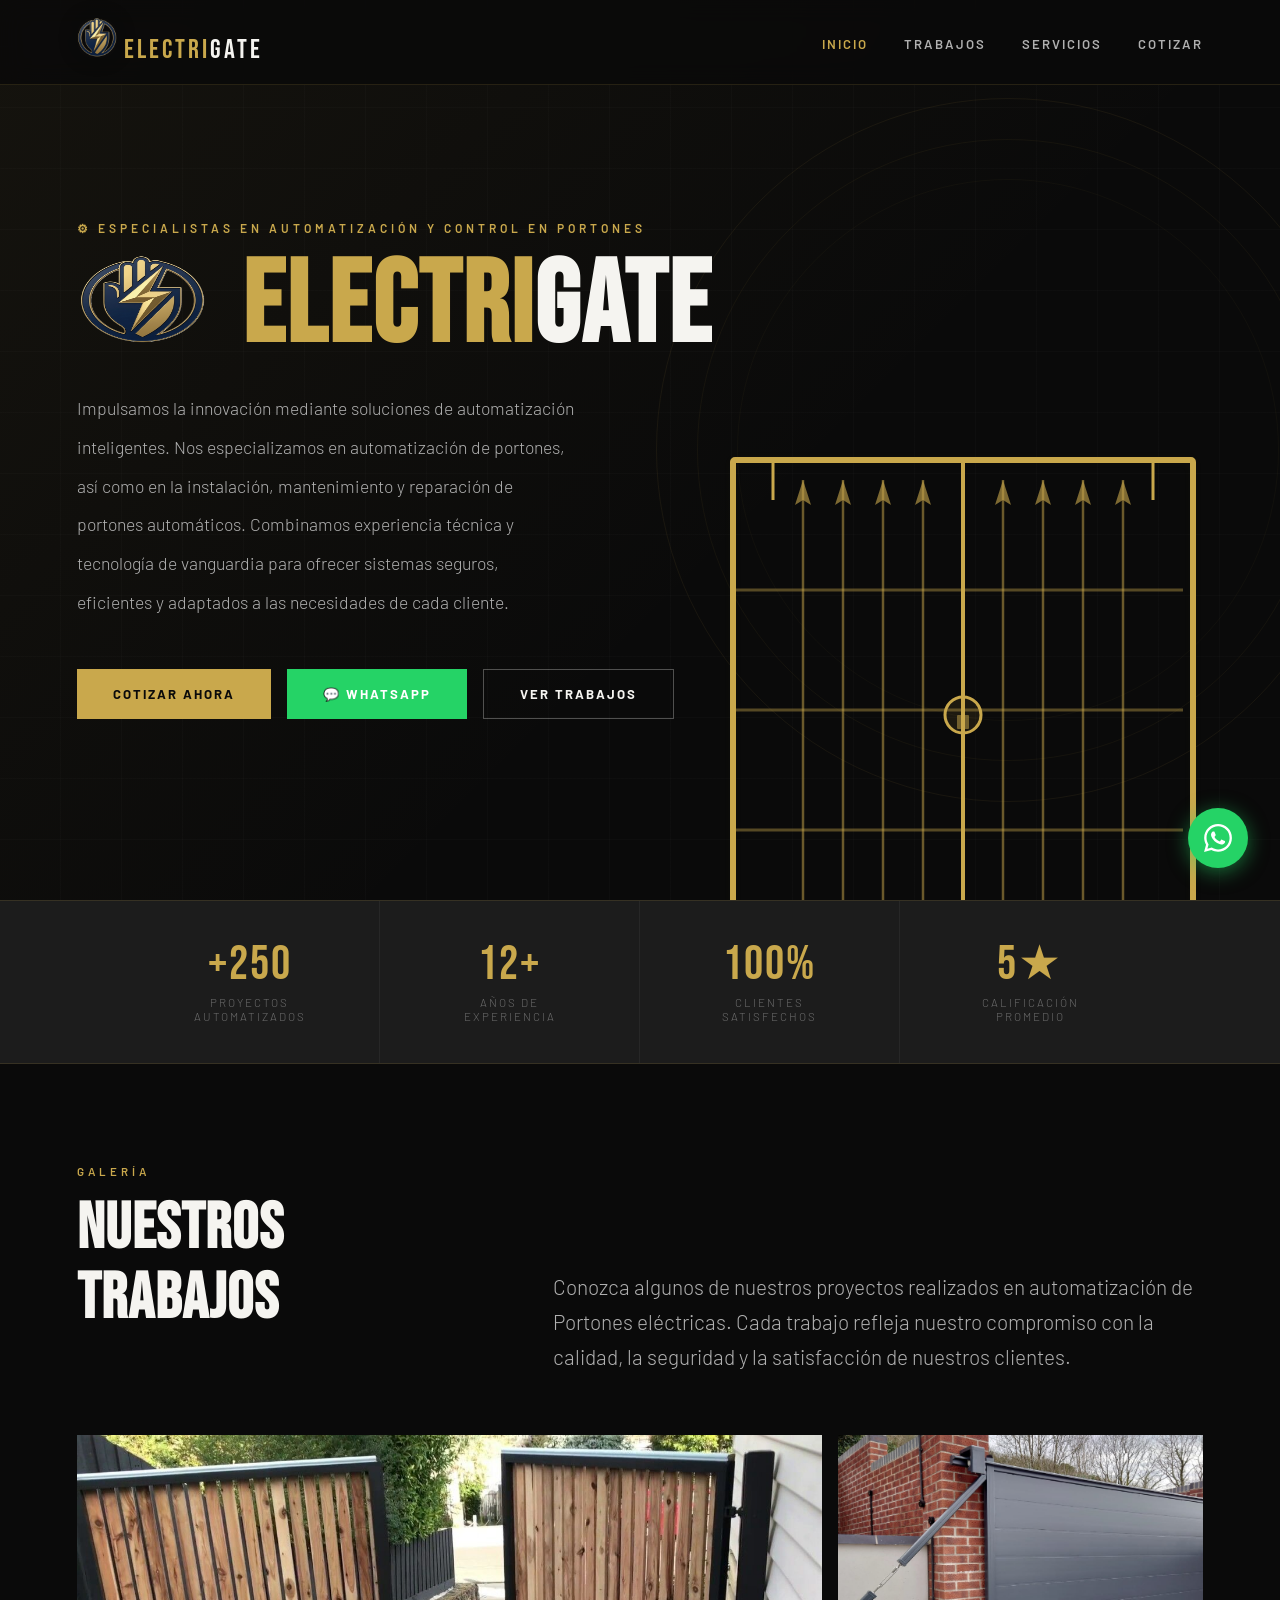
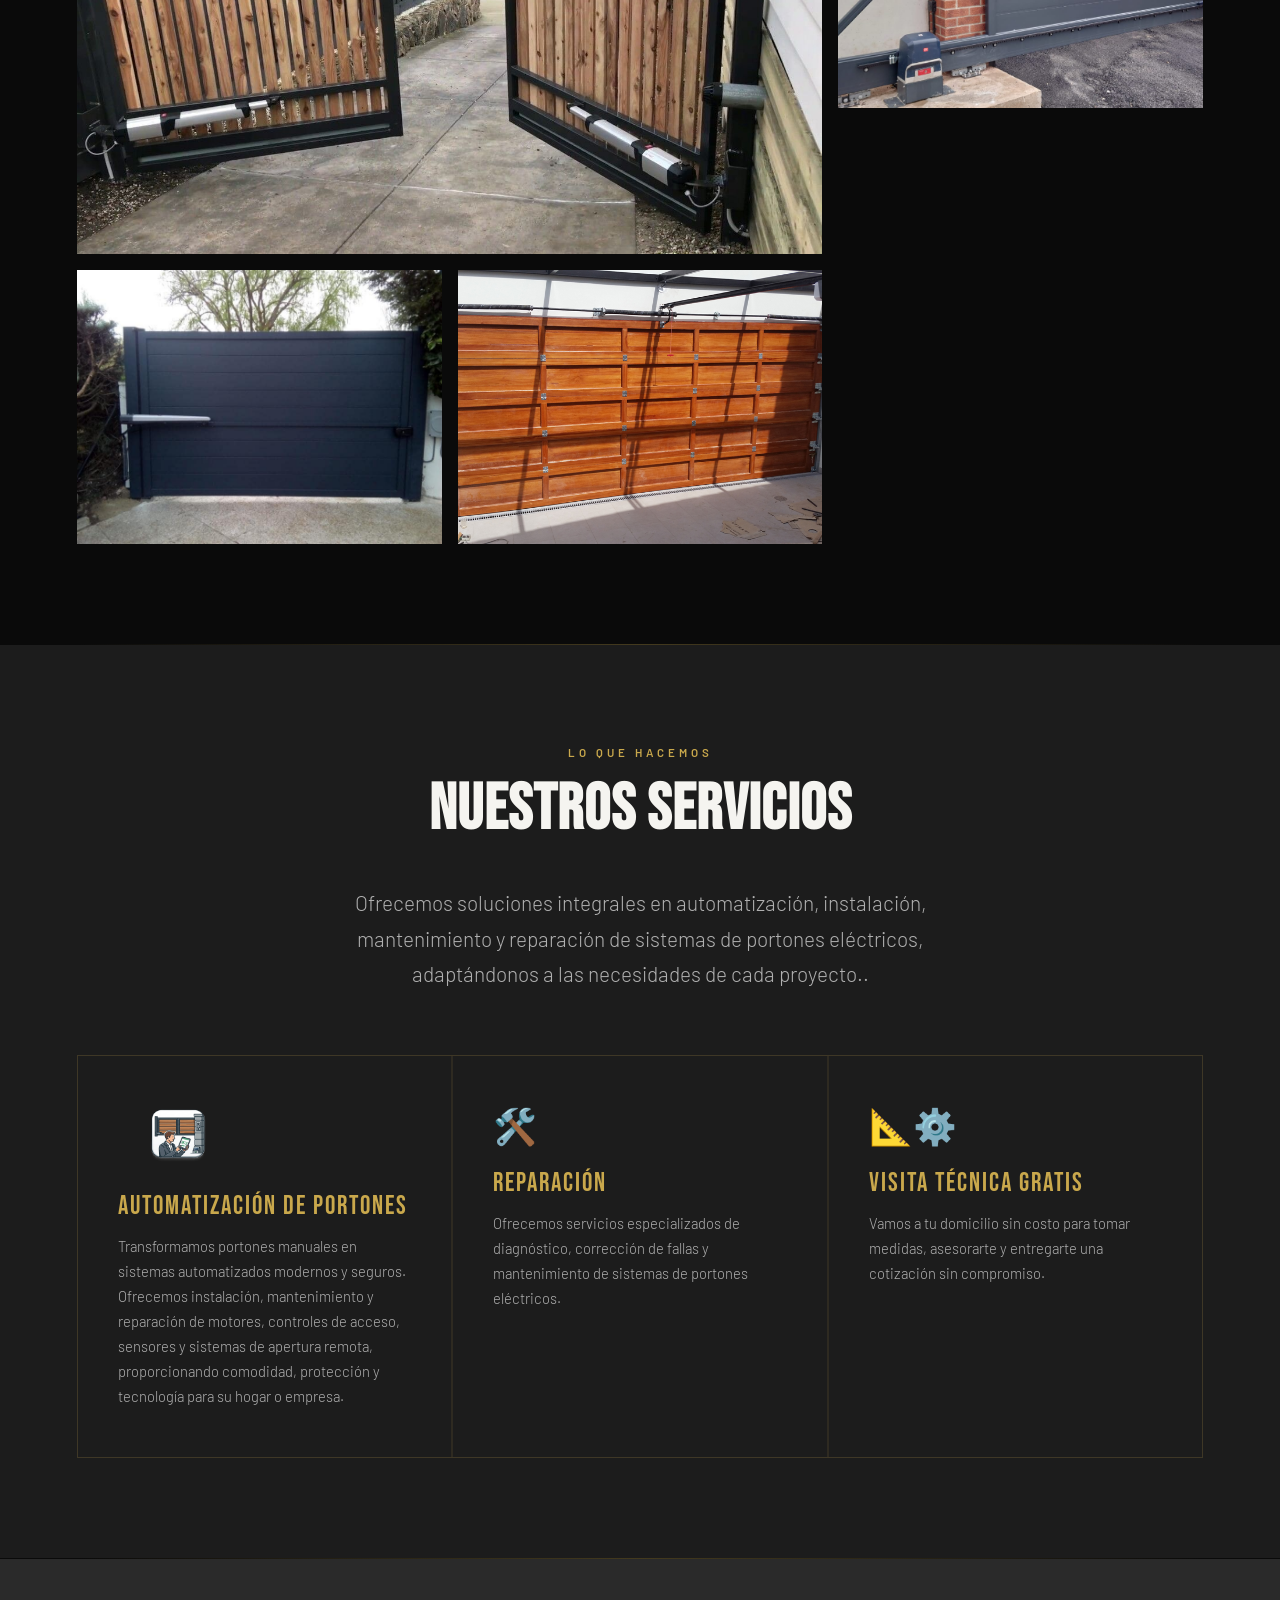
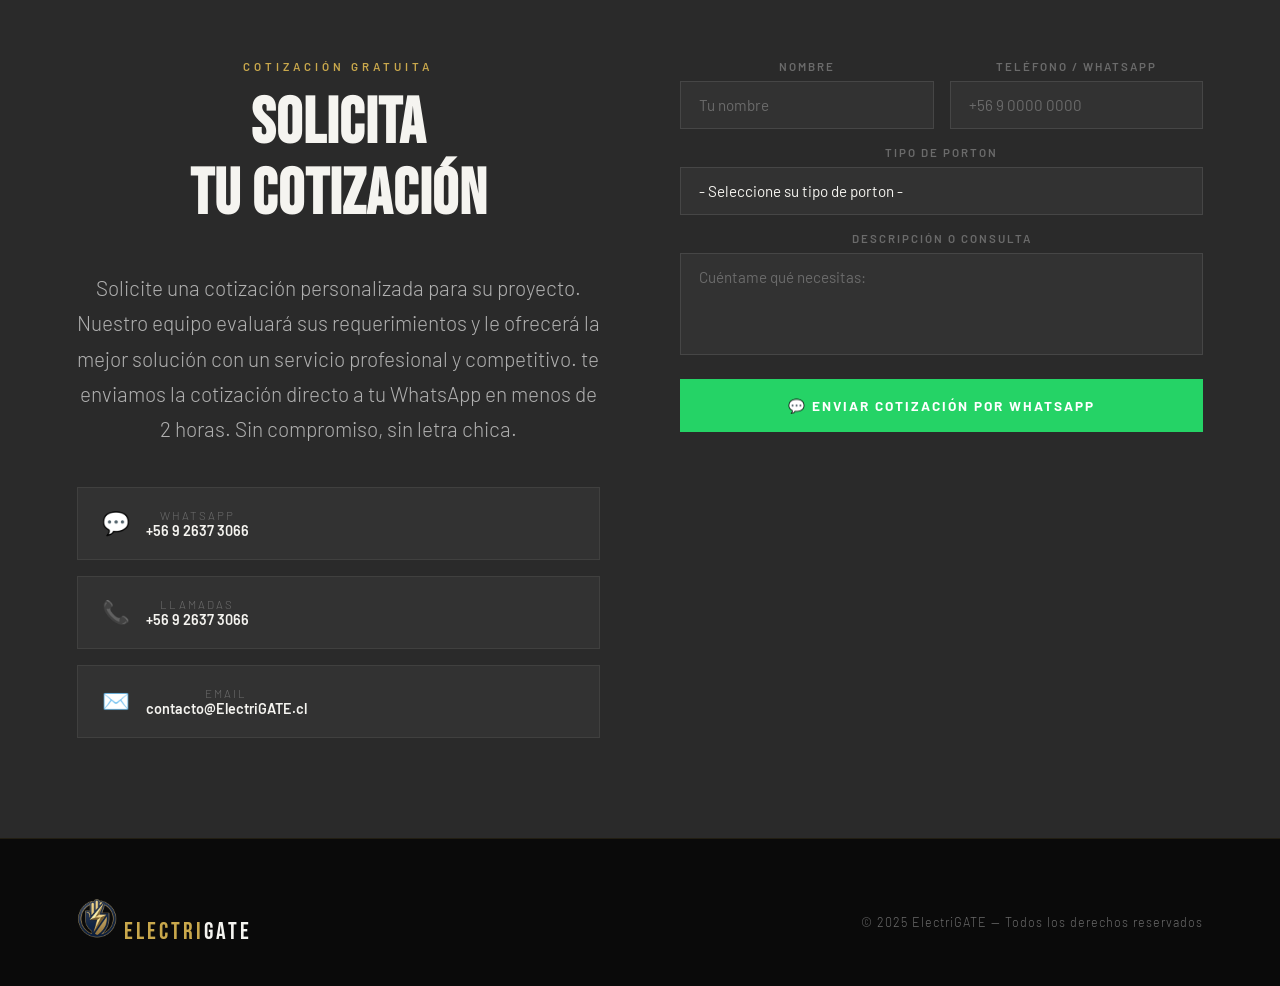
==== index.html @ 2a40eaa0 "detalles imagen y texto" ====
<!DOCTYPE html>
<html lang="es">
<head>
  <meta charset="UTF-8" />
  <meta name="ElectriGATE" content="Especialistas en automatización y control en portones" />
  <title>ElectriGATE</title>
  <link href="https://fonts.googleapis.com/css2?family=Bebas+Neue&family=Barlow:ital,wght@0,300;0,400;0,600;0,700;1,300&display=swap" rel="stylesheet" />
  <link rel="stylesheet" href="css/styles.css" />
  <link rel="icon" href="galeria/Logo ElectriGATE.png" type="image/x-icon">
</head>
<body>

<!-- Navegador -->
<nav>
  <div class="nav-logo"><img src="galeria/Logo ElectriGATE.png" alt="ElectriGATE" width="40" height="40" style="border-radius: 15px; box-shadow: 0 0 20px rgba(0,0,0,0.2);">
    Electri<span>GATE</span></div>
  <ul class="nav-links">
    <li><a href="#inicio">Inicio</a></li>
    <li><a href="#trabajos">Trabajos</a></li>
    <li><a href="#servicios">Servicios</a></li>
    <li><a href="#cotizar">Cotizar</a></li>
  </ul>
</nav>

<!-- HERO -->
<section id="inicio">
  <div class="hero-bg"></div>
  <div class="hero-accent"></div>

  <div class="hero-content">
    <p class="hero-eyebrow">⚙ Especialistas en automatización y control en portones</p>
    <h1 class="hero-title"><img src="galeria/Logo ElectriGATE.png" alt="ElectriGATE" width="130" height="90" style="vertical-align: middle; margin-right: 15px;">
      <span style="color: #c9a84c;">Electri</span>GATE
    </h1>
    <p class="hero-desc">
      Impulsamos la innovación mediante soluciones de automatización inteligentes. Nos especializamos en automatización de portones, así como en la instalación, mantenimiento y reparación de portones automáticos.
       Combinamos experiencia técnica y tecnología de vanguardia para ofrecer sistemas seguros, eficientes y adaptados a las necesidades de cada cliente.
    </p>
    <div class="hero-ctas">
      <!-- cotizar Whatsapp, redirecciona a whatsapp  -->
      <a href="#cotizar" class="btn btn-primary">Cotizar ahora</a>
      <a href="https://wa.me/56926373066?text=Hola,%20quiero%20cotizar,%20" target="_blank" class="btn btn-whatsapp">
        💬 WhatsApp
      </a>
      <a href="#trabajos" class="btn btn-outline">Ver trabajos</a>
    </div>
  </div>

  <!-- SVG portón decorativo que esta en el inicio-->
  <svg class="hero-gate-svg" viewBox="0 0 480 520" fill="none" xmlns="http://www.w3.org/2000/svg">
    <!-- Marco exterior -->
    <rect x="10" y="10" width="460" height="500" rx="2" stroke="#c9a84c" stroke-width="6" fill="none"/>
    <!-- Línea central -->
    <line x1="240" y1="10" x2="240" y2="510" stroke="#c9a84c" stroke-width="4"/>
    <!-- Panel izq barras verticales -->
    <line x1="80" y1="30" x2="80" y2="490" stroke="#c9a84c" stroke-opacity="0.5" stroke-width="2.5"/>
    <line x1="120" y1="30" x2="120" y2="490" stroke="#c9a84c" stroke-opacity="0.5" stroke-width="2.5"/>
    <line x1="160" y1="30" x2="160" y2="490" stroke="#c9a84c" stroke-opacity="0.5" stroke-width="2.5"/>
    <line x1="200" y1="30" x2="200" y2="490" stroke="#c9a84c" stroke-opacity="0.5" stroke-width="2.5"/>
    <!-- Panel der barras verticales -->
    <line x1="280" y1="30" x2="280" y2="490" stroke="#c9a84c" stroke-opacity="0.5" stroke-width="2.5"/>
    <line x1="320" y1="30" x2="320" y2="490" stroke="#c9a84c" stroke-opacity="0.5" stroke-width="2.5"/>
    <line x1="360" y1="30" x2="360" y2="490" stroke="#c9a84c" stroke-opacity="0.5" stroke-width="2.5"/>
    <line x1="400" y1="30" x2="400" y2="490" stroke="#c9a84c" stroke-opacity="0.5" stroke-width="2.5"/>
    <!-- Travesaños horizontales -->
    <line x1="10" y1="140" x2="460" y2="140" stroke="#c9a84c" stroke-opacity="0.4" stroke-width="3"/>
    <line x1="10" y1="260" x2="460" y2="260" stroke="#c9a84c" stroke-opacity="0.4" stroke-width="3"/>
    <line x1="10" y1="380" x2="460" y2="380" stroke="#c9a84c" stroke-opacity="0.4" stroke-width="3"/>
    <!-- Puntas en punta de lanza en barras -->
    <polygon points="80,30 72,55 80,50 88,55" fill="#c9a84c" opacity="0.6"/>
    <polygon points="120,30 112,55 120,50 128,55" fill="#c9a84c" opacity="0.6"/>
    <polygon points="160,30 152,55 160,50 168,55" fill="#c9a84c" opacity="0.6"/>
    <polygon points="200,30 192,55 200,50 208,55" fill="#c9a84c" opacity="0.6"/>
    <polygon points="280,30 272,55 280,50 288,55" fill="#c9a84c" opacity="0.6"/>
    <polygon points="320,30 312,55 320,50 328,55" fill="#c9a84c" opacity="0.6"/>
    <polygon points="360,30 352,55 360,50 368,55" fill="#c9a84c" opacity="0.6"/>
    <polygon points="400,30 392,55 400,50 408,55" fill="#c9a84c" opacity="0.6"/>
    <!-- Cerradura -->
    <circle cx="240" cy="265" r="18" stroke="#c9a84c" stroke-width="3" fill="rgba(201,168,76,0.1)"/>
    <rect x="234" y="265" width="12" height="14" rx="1" fill="#c9a84c" opacity="0.5"/>
    <!-- Detalles decorativos esquinas -->
    <path d="M10 10 L50 10 L50 50" stroke="#c9a84c" stroke-width="3" fill="none"/>
    <path d="M470 10 L430 10 L430 50" stroke="#c9a84c" stroke-width="3" fill="none"/>
    <path d="M10 510 L50 510 L50 470" stroke="#c9a84c" stroke-width="3" fill="none"/>
    <path d="M470 510 L430 510 L430 470" stroke="#c9a84c" stroke-width="3" fill="none"/>
    <!-- Glow sutil -->
    <rect x="10" y="10" width="460" height="500" rx="2" stroke="#c9a84c" stroke-width="1" fill="none" opacity="0.2" filter="url(#glow)"/>
    <defs>
      <filter id="glow">
        <feGaussianBlur stdDeviation="4" result="blur"/>
        <feMerge><feMergeNode in="blur"/><feMergeNode in="SourceGraphic"/></feMerge>
      </filter>
    </defs>
  </svg>
</section>

<!-- STATS -->
<div class="stats-bar">
  <div class="stat-item">
    <div class="stat-num">+250</div>
    <div class="stat-label">Proyectos Automatizados</div>
  </div>
  <div class="stat-item">
    <div class="stat-num">12+</div>
    <div class="stat-label">Años de experiencia</div>
  </div>
  <div class="stat-item">
    <div class="stat-num">100%</div>
    <div class="stat-label">Clientes satisfechos</div>
  </div>
  <div class="stat-item">
    <div class="stat-num">5★</div>
    <div class="stat-label">Calificación promedio</div>
  </div>
</div>

<!-- TRABAJOS -->
<section id="trabajos">
  <div class="gallery-header">
    <div>
      <p class="section-tag">Galería</p>
      <h2 class="section-title">Nuestros<br>Trabajos</h2>
    </div>
    <p class="section-sub">Conozca algunos de nuestros proyectos realizados en automatización de Portones eléctricas.
       Cada trabajo refleja nuestro compromiso con la calidad, la seguridad y la satisfacción de nuestros clientes.
</p>
  </div>

  <div class="gallery-grid">

    <!-- Las imágenes usan placeholders con colores reales de acero -->
    <div class="gallery-item">
      <div style="width:100%;height:100%;background:linear-gradient(135deg,#1a1a1a 0%,#2d2d2d ,#1a1a1a 100%);display:flex;align-items:center;justify-content:center;flex-direction:column;gap:12px;">
        <img class="gallery-img" src="galeria/Portón batiente doble hoja.png" alt="Portón Bantiente Doble Hoja">
      </div>
      <!-- texto descriptivo  -->
      <div class="gallery-overlay"><span class="gallery-label">Portón Batiente - Doble Hoja</span></div>
    </div>

    <div class="gallery-item">
      <div style="width:100%;height:100%;background:linear-gradient(135deg,#1a1a1a 0%,#2d2d2d ,#1a1a1a 100%);display:flex;align-items:center;justify-content:center;flex-direction:column;gap:12px;">
        <img class="gallery-img" src = "galeria/Portón moderno corredizo.png" alt="Porton Electrico Corredizo">
      </div>
      <!-- texto descriptivo  -->
      <div class="gallery-overlay"><span class="gallery-label">Portón Moderno — Corredizo</span></div>
    </div>

    <div class="gallery-item">
      <div style="width:100%;height:100%;background:linear-gradient(135deg,#181818 0%,#2a2a2a 100%);display:flex;align-items:center;justify-content:center;flex-direction:column;gap:12px;">
         <img class="gallery-img" src="galeria/Porton batiente una hoja.png" alt="Porton Batiente Una Hoja">
      </div>
      <div class="gallery-overlay"><span class="gallery-label">Porton Batiente - Una Hoja</span></div>
    </div>

    <div class="gallery-item">
      <div style="width:100%;height:100%;background:linear-gradient(135deg,#1e1e1e 0%,#2c2c2c 100%);display:flex;align-items:center;justify-content:center;flex-direction:column;gap:12px;">
       <img class="gallery-img" src="galeria/porton seccional.png" alt="Porton Seccional">
      </div>
      <div class="gallery-overlay"><span class="gallery-label">Portón - Seccional</span></div>
    </div>
  </div>
</section>

<div class="divider"></div>

<!-- SERVICIOS -->
<section id="servicios">
  <div class="services-header">
    <p class="section-tag">Lo que hacemos</p>
    <h2 class="section-title">Nuestros Servicios</h2>
    <p class="section-sub">Ofrecemos soluciones integrales en automatización, instalación, mantenimiento y reparación de sistemas de portones eléctricos, adaptándonos a las necesidades de cada proyecto..</p>
  </div>

  <div class="services-grid">
    <div class="service-card">
      <div class="service-icon"><img src="galeria/Automatizacion de Portones.png" alt="Automatización de Portones" width="120" height="60"></div>
      <div class="service-name">Automatización de Portones</div>
      <p class="service-desc">Transformamos portones manuales en sistemas automatizados modernos y seguros. Ofrecemos instalación,
         mantenimiento y reparación de motores, controles de acceso, sensores y sistemas de apertura remota, proporcionando comodidad,
          protección y tecnología para su hogar o empresa.</p>
    </div>
    <div class="service-card">
      <div class="service-icon">🛠️</div>
      <div class="service-name">Reparación</div>
      <p class="service-desc">Ofrecemos servicios especializados de diagnóstico, corrección de fallas y mantenimiento de sistemas de portones eléctricos.</p>
    </div>
    <div class="service-card">
      <div class="service-icon">📐⚙️</div>
      <div class="service-name">Visita técnica gratis</div>
      <p class="service-desc">Vamos a tu domicilio sin costo para tomar medidas, asesorarte y entregarte una cotización sin compromiso.</p>
    </div>
  </div>
</section>

<div class="divider"></div>

<!-- COTIZAR -->
<section id="cotizar">
  <div class="cotizar-container">
    <div class="cotizar-info">
      <p class="section-tag">Cotización gratuita</p>
      <h2 class="section-title">Solicita<br>tu cotización</h2>
      <p class="section-sub">
        Solicite una cotización personalizada para su proyecto. Nuestro equipo evaluará sus requerimientos y
         le ofrecerá la mejor solución con un servicio profesional y competitivo.
        te enviamos la cotización directo a tu WhatsApp en menos de 2 horas.
        Sin compromiso, sin letra chica.
      </p>
<!-- Cotizar-->
      <div class="contacto-directo" style="margin-top:40px;">
        <a href="https://wa.me/56926373066?text=Hola%20ElectriGATE,%20quiero%20cotizar,%20" target="_blank" class="contacto-link">
          <span class="c-icon">💬</span>
          <div>
            <span class="c-label">WhatsApp</span>
            <span class="c-val">+56 9 2637 3066</span>
          </div>
        </a>
        <a href="tel:+56926373066" class="contacto-link">
          <span class="c-icon">📞</span>
          <div>
            <span class="c-label">Llamadas</span>
            <span class="c-val">+56 9 2637 3066</span>
          </div>
        </a>
        <a href="mailto:contacto@ElectriGATE.cl" class="contacto-link">
          <span class="c-icon">✉️</span>
          <div>
            <span class="c-label">Email</span>
            <span class="c-val">contacto@ElectriGATE.cl</span>
          </div>
        </a>
      </div>
    </div>

    <!-- relleno de cotizacion -->
    <div class="cotizar-form">
      <div class="form-row">
        <div class="form-group">
          <label>Nombre</label>
          <input type="text" id="nombre" placeholder="Tu nombre" />
        </div>
        <div class="form-group">
          <label>Teléfono / WhatsApp</label>
          <input type="number" id="telefono" placeholder="+56 9 0000 0000" />
        </div>
      </div>

      <div class="form-group">
        <label>Tipo de porton</label>
        <select id="tipo">
          <option value="" selected disabled>- Seleccione su tipo de porton - </option>
          <option>Porton Batiente Una Hoja</option>
          <option>Porton Batiente Doble Hoja</option>
          <option>Porton Corredizo</option>
          <option>Porton seccional</option>
          <option>No se / otro </option>
        </select>
      </div>

      <div class="form-group">
        <label>Descripción o consulta</label>
        <textarea id="mensaje" rows="4" placeholder="Cuéntame qué necesitas: "></textarea>
      </div>

      <button class="btn-submit" onclick="enviarCotizacion()">
        💬 Enviar cotización por WhatsApp
      </button>
    </div>
  </div>
</section>

<!-- FOOTER -->
<footer>
  <div class="footer-logo"><img src="galeria/Logo ElectriGATE.png" alt="Logo ElectriGATE" width="40" height="40"> Electri<span style="color:#f5f4f0;">GATE</span></div>
  <p class="footer-copy">© 2025 ElectriGATE — Todos los derechos reservados</p>
</footer>

<!-- BOTÓN FLOTANTE WHATSAPP -->
<a href="https://wa.me/56926373066?text=Hola%20ElectriGATE,%20quiero%20cotizar,%20" target="_blank" class="wa-float" title="Chateá por WhatsApp">
  <svg xmlns="http://www.w3.org/2000/svg" width="28" height="28" viewBox="0 0 24 24" fill="white">
    <path d="M.057 24l1.687-6.163c-1.041-1.804-1.588-3.849-1.587-5.946.003-6.556 5.338-11.891 11.893-11.891 3.181.001 6.167 1.24 8.413 3.488 2.245 2.248 3.481 5.236 3.48 8.414-.003 6.557-5.338 11.892-11.893 11.892-1.99-.001-3.951-.5-5.688-1.448l-6.305 1.654zm6.597-3.807c1.676.995 3.276 1.591 5.392 1.592 5.448 0 9.886-4.434 9.889-9.885.002-5.462-4.415-9.89-9.881-9.892-5.452 0-9.887 4.434-9.889 9.884-.001 2.225.651 3.891 1.746 5.634l-.999 3.648 3.742-.981zm11.387-5.464c-.074-.124-.272-.198-.57-.347-.297-.149-1.758-.868-2.031-.967-.272-.099-.47-.149-.669.149-.198.297-.768.967-.941 1.165-.173.198-.347.223-.644.074-.297-.149-1.255-.462-2.39-1.475-.883-.788-1.48-1.761-1.653-2.059-.173-.297-.018-.458.13-.606.134-.133.297-.347.446-.521.151-.172.2-.296.3-.495.099-.198.05-.372-.025-.521-.075-.148-.669-1.611-.916-2.206-.242-.579-.487-.501-.669-.51l-.57-.01c-.198 0-.52.074-.792.372s-1.04 1.016-1.04 2.479 1.065 2.876 1.213 3.074c.149.198 2.095 3.2 5.076 4.487.709.306 1.263.489 1.694.626.712.226 1.36.194 1.872.118.571-.085 1.758-.719 2.006-1.413.248-.695.248-1.29.173-1.414z"/>
  </svg>
</a>

<!-- TOAST -->
<div id="toast">✅ ¡Cotización enviada por WhatsApp!</div>

<script src="js/main.js"></script>
</body>
</html>
---- css/styles.css ----
:root {
  --negro: #0a0a0a;
  --acero: #1c1c1c;
  --carbon: #2a2a2a;
  --gris: #6b6b6b;
  --gris-claro: #b0b0b0;
  --blanco: #f5f4f0;
  --dorado: #c9a84c;
  --dorado-oscuro: #a07830;
  --whatsapp: #25D366;
}

*, *::before, *::after { box-sizing: border-box; margin: 0; padding: 0; }

html { scroll-behavior: smooth; }

body {
  background: var(--negro);
  color: var(--blanco);
  font-family: 'Barlow', sans-serif;
  font-weight: 300;
  overflow-x: hidden;
}

/* ── NAV ── */
nav {
  position: fixed;
  top: 0; left: 0; right: 0;
  z-index: 100;
  display: flex;
  justify-content: space-between;
  align-items: center;
  padding: 18px 6vw;
  background: rgba(10,10,10,0.85);
  backdrop-filter: blur(12px);
  border-bottom: 1px solid rgba(201,168,76,0.15);
  transition: background 0.3s;
}

.nav-logo {
  font-family: 'Bebas Neue', sans-serif;
  font-size: 1.7rem;
  letter-spacing: 3px;
  color: var(--dorado);
}
.nav-logo span { color: var(--blanco); }

.nav-links {
  display: flex;
  gap: 36px;
  list-style: none;
}
.nav-links a {
  color: var(--gris-claro);
  text-decoration: none;
  font-size: 0.82rem;
  letter-spacing: 2px;
  text-transform: uppercase;
  font-weight: 600;
  transition: color 0.25s;
}
.nav-links a:hover { color: var(--dorado); }

/* ── HERO ── */
#inicio {
  min-height: 100vh;
  display: flex;
  align-items: center;
  padding: 120px 6vw 80px;
  position: relative;
  overflow: hidden;
}

.hero-bg {
  position: absolute;
  inset: 0;
  background:
    linear-gradient(135deg, rgba(201,168,76,0.06) 0%, transparent 60%),
    repeating-linear-gradient(
      0deg,
      transparent,
      transparent 60px,
      rgba(255,255,255,0.015) 60px,
      rgba(255,255,255,0.015) 61px
    ),
    repeating-linear-gradient(
      90deg,
      transparent,
      transparent 60px,
      rgba(255,255,255,0.015) 60px,
      rgba(255,255,255,0.015) 61px
    );
}

.hero-accent {
  position: absolute;
  right: -80px; top: 50%;
  transform: translateY(-50%);
  width: 55vw;
  height: 55vw;
  border-radius: 50%;
  border: 1px solid rgba(201,168,76,0.08);
  pointer-events: none;
}
.hero-accent::before {
  content: '';
  position: absolute;
  inset: 40px;
  border-radius: 50%;
  border: 1px solid rgba(201,168,76,0.06);
}
.hero-accent::after {
  content: '';
  position: absolute;
  inset: 80px;
  border-radius: 50%;
  border: 1px solid rgba(201,168,76,0.04);
}

.hero-content {
  position: relative;
  max-width: 680px;
}

.hero-eyebrow {
  font-size: 0.75rem;
  letter-spacing: 4px;
  text-transform: uppercase;
  color: var(--dorado);
  margin-bottom: 20px;
  font-weight: 600;
  opacity: 0;
  animation: fadeUp 0.8s 0.2s forwards;
}

.hero-title {
  font-family: 'Bebas Neue', sans-serif;
  font-size: clamp(4rem, 9vw, 8rem);
  line-height: 0.9;
  letter-spacing: 2px;
  margin-bottom: 30px;
  opacity: 0;
  animation: fadeUp 0.8s 0.4s forwards;
}
.hero-title em {
  color: var(--dorado);
  font-style: normal;
  display: block;
}

.hero-desc {
  font-size: 1.1rem;
  line-height: 2.2;
  color: var(--gris-claro);
  max-width: 500px;
  margin-bottom: 48px;
  opacity: 0;
  animation: fadeUp 0.8s 0.6s forwards;
}

.hero-ctas {
  display: flex;
  gap: 16px;
  flex-wrap: wrap;
  opacity: 0;
  animation: fadeUp 0.8s 0.8s forwards;
}

.btn {
  display: inline-flex;
  align-items: center;
  gap: 10px;
  padding: 16px 36px;
  font-size: 0.82rem;
  font-weight: 700;
  letter-spacing: 2px;
  text-transform: uppercase;
  text-decoration: none;
  border: none;
  cursor: pointer;
  transition: transform 0.2s, box-shadow 0.2s;
}
.btn:hover { transform: translateY(-2px); }

.btn-primary {
  background: var(--dorado);
  color: var(--negro);
}
.btn-primary:hover {
  background: #dbb85a;
  box-shadow: 0 8px 30px rgba(201,168,76,0.4);
}

.btn-whatsapp {
  background: var(--whatsapp);
  color: #fff;
}
.btn-whatsapp:hover {
  background: #1ebc5a;
  box-shadow: 0 8px 30px rgba(37,211,102,0.4);
}

.btn-outline {
  background: transparent;
  color: var(--blanco);
  border: 1px solid rgba(245,244,240,0.3);
}
.btn-outline:hover {
  border-color: var(--dorado);
  color: var(--dorado);
}

/* ── STATS ── */
.stats-bar {
  background: var(--acero);
  border-top: 1px solid rgba(201,168,76,0.15);
  border-bottom: 1px solid rgba(201,168,76,0.15);
  display: flex;
  justify-content: center;
  gap: 0;
}

.stat-item {
  padding: 40px 60px;
  text-align: center;
  border-right: 1px solid rgba(255,255,255,0.05);
  flex: 1;
  max-width: 260px;
}
.stat-item:last-child { border-right: none; }

.stat-num {
  font-family: 'Bebas Neue', sans-serif;
  font-size: 3rem;
  color: var(--dorado);
  letter-spacing: 2px;
  line-height: 1;
}

.stat-label {
  font-size: 0.72rem;
  letter-spacing: 2px;
  text-transform: uppercase;
  color: var(--gris);
  margin-top: 6px;
}

/* ── SECCIONES COMUNES ── */
section { padding: 100px 6vw; }

.section-tag {
  font-size: 0.72rem;
  letter-spacing: 4px;
  text-transform: uppercase;
  color: var(--dorado);
  font-weight: 600;
  margin-bottom: 16px;
}

.section-title {
  font-family: 'Bebas Neue', sans-serif;
  font-size: clamp(3.5rem, 5vw, 4rem);
  letter-spacing: 1px;
  line-height: 1.1;
  margin-bottom: 40px;
}

.section-sub {
  color: var(--gris-claro);
  font-size: 1.3rem;
  line-height: 1.7;
  max-width: 650px;
}

/* ── TRABAJOS / GALERÍA ── */
#trabajos { background: var(--negro); }

.gallery-header {
  display: flex;
  justify-content: space-between;
  align-items: flex-end;
  margin-bottom: 60px;
  flex-wrap: wrap;
  gap: 24px;
}

.gallery-grid {
  display: grid;
  grid-template-columns: repeat(3, 1fr);
  grid-template-rows: auto auto;
  gap: 16px;
}

.gallery-item {
  position: relative;
  overflow: hidden;
  background: var(--carbon);
  aspect-ratio: 4/3;
  cursor: pointer;
}

.gallery-item:first-child {
  grid-column: span 2;
  aspect-ratio: 16/9;
}

.gallery-img {
  width: 100%;
  height: 100%;
  object-fit: cover;
  display:block;
}

.gallery-item img {
    width: 100%;
    height: 100%;
    object-fit: cover;
    display: block;
}

.gallery-item:hover .gallery-img {
  transform: scale(1.06);
  filter: grayscale(0%);
}

.gallery-overlay {
  position: absolute;
  inset: 0;
  background: linear-gradient(to top, rgba(10,10,10,0.85) 0%, transparent 60%);
  opacity: 0;
  transition: opacity 0.4s;
  display: flex;
  align-items: flex-end;
  padding: 24px;
}

.gallery-item:hover .gallery-overlay { opacity: 1; }

.gallery-label {
  font-family: 'Bebas Neue', sans-serif;
  font-size: 1.4rem;
  letter-spacing: 2px;
  color: var(--dorado);
}

/* ── SERVICIOS ── */
#servicios { background: var(--acero); }

.services-header {
  text-align: center;
  margin-bottom: 64px;
}
.services-header .section-sub { margin: 0 auto; }

.services-grid {
  display: grid;
  grid-template-columns: repeat(auto-fit, minmax(280px, 1fr));
  gap: 2px;
  background: rgba(201,168,76,0.1);
  border: 1px solid rgba(201,168,76,0.1);
}

.service-card {
  background: var(--acero);
  padding: 48px 40px;
  transition: background 0.3s;
}

.service-card:hover { background: var(--carbon); }

.service-icon {
  font-size: 2.2rem;
  margin-bottom: 20px;
}

.service-name {
  font-family: 'Bebas Neue', sans-serif;
  font-size: 1.6rem;
  letter-spacing: 2px;
  color: var(--dorado);
  margin-bottom: 12px;
}

.service-desc {
  color: var(--gris-claro);
  font-size: 0.92rem;
  line-height: 1.7;
}

/* ── PROCESO ── */
#proceso { background: var(--negro); }

.proceso-grid {
  display: grid;
  grid-template-columns: 1fr 1fr;
  gap: 80px;
  align-items: center;
}

.proceso-steps {
  display: flex;
  flex-direction: column;
  gap: 0;
}

.step {
  display: flex;
  gap: 24px;
  padding: 32px 0;
  border-bottom: 1px solid rgba(255,255,255,0.05);
  position: relative;
}

.step-num {
  font-family: 'Bebas Neue', sans-serif;
  font-size: 3rem;
  color: rgba(201,168,76,0.2);
  line-height: 1;
  min-width: 56px;
  transition: color 0.3s;
}

.step:hover .step-num { color: var(--dorado); }

.step-content h3 {
  font-family: 'Bebas Neue', sans-serif;
  font-size: 1.4rem;
  letter-spacing: 2px;
  margin-bottom: 8px;
}

.step-content p {
  color: var(--gris-claro);
  font-size: 0.9rem;
  line-height: 1.65;
}

.proceso-visual {
  background: var(--carbon);
  border: 1px solid rgba(201,168,76,0.12);
  padding: 48px;
  display: flex;
  flex-direction: column;
  gap: 20px;
  position: relative;
}

.proceso-visual::before {
  content: '★ GARANTÍA DE CALIDAD';
  position: absolute;
  top: -1px; left: -1px;
  background: var(--dorado);
  color: var(--negro);
  font-size: 0.65rem;
  font-weight: 700;
  letter-spacing: 2px;
  padding: 6px 16px;
}

.garantia-item {
  display: flex;
  align-items: center;
  gap: 16px;
  padding: 20px 0;
  border-bottom: 1px solid rgba(255,255,255,0.05);
}

.garantia-item:last-child { border-bottom: none; }

.garantia-icon { font-size: 1.8rem; }

.garantia-text h4 {
  font-weight: 600;
  font-size: 0.95rem;
  margin-bottom: 4px;
}

.garantia-text p {
  color: var(--gris);
  font-size: 0.82rem;
}

/* ── COTIZA ── */
#cotizar { background: var(--carbon); }

.cotizar-container {
  display: grid;
  grid-template-columns: 1fr 1fr;
  gap: 80px;
  align-items: start;
  text-align: center;
}

.cotizar-info .section-sub { margin-bottom: 40px; }

.contacto-directo {
  display: flex;
  flex-direction: column;
  gap: 16px;
}

.contacto-link {
  display: flex;
  align-items: center;
  gap: 16px;
  padding: 20px 24px;
  background: rgba(245,244,240,0.04);
  border: 1px solid rgba(245,244,240,0.07);
  color: var(--blanco);
  text-decoration: none;
  font-size: 0.9rem;
  transition: border-color 0.25s, background 0.25s;
}

.contacto-link:hover {
  border-color: var(--dorado);
  background: rgba(201,168,76,0.05);
}

.contacto-link .c-icon { font-size: 1.4rem; }
.contacto-link .c-label { font-size: 0.72rem; letter-spacing: 2px; text-transform: uppercase; color: var(--gris); display: block; }
.contacto-link .c-val { font-weight: 600; color: var(--blanco); }

/* FORM */
.cotizar-form {
  display: flex;
  flex-direction: column;
  gap: 16px;
}

.form-group {
  display: flex;
  flex-direction: column;
  gap: 8px;
}

.form-group label {
  font-size: 0.72rem;
  letter-spacing: 2px;
  text-transform: uppercase;
  color: var(--gris);
  font-weight: 600;
}

.form-group input,
.form-group select,
.form-group textarea {
  background: rgba(245,244,240,0.04);
  border: 1px solid rgba(245,244,240,0.1);
  color: var(--blanco);
  padding: 14px 18px;
  font-family: 'Barlow', sans-serif;
  font-size: 0.95rem;
  outline: none;
  transition: border-color 0.25s;
  resize: none;
  appearance: none;
}

.form-group input::placeholder,
.form-group textarea::placeholder { color: var(--gris); }

.form-group select option { background: var(--carbon); color: var(--blanco); }

.form-group input:focus,
.form-group select:focus,
.form-group textarea:focus {
  border-color: var(--dorado);
  background: rgba(201,168,76,0.04);
}

.form-row { display: grid; grid-template-columns: 1fr 1fr; gap: 16px; }

.btn-submit {
  display: flex;
  align-items: center;
  justify-content: center;
  gap: 10px;
  padding: 18px 36px;
  background: var(--whatsapp);
  color: #fff;
  border: none;
  cursor: pointer;
  font-family: 'Barlow', sans-serif;
  font-size: 0.85rem;
  font-weight: 700;
  letter-spacing: 2px;
  text-transform: uppercase;
  margin-top: 8px;
  transition: background 0.25s, transform 0.2s, box-shadow 0.2s;
}

.btn-submit:hover {
  background: #1ebc5a;
  transform: translateY(-2px);
  box-shadow: 0 8px 30px rgba(37,211,102,0.4);
}

/* ── FOOTER ── */
footer {
  background: var(--negro);
  border-top: 1px solid rgba(201,168,76,0.12);
  padding: 60px 6vw 40px;
  display: flex;
  justify-content: space-between;
  align-items: center;
  flex-wrap: wrap;
  gap: 24px;
}

.footer-logo {
  font-family: 'Bebas Neue', sans-serif;
  font-size: 1.5rem;
  letter-spacing: 3px;
  color: var(--dorado);
}

.footer-copy {
  font-size: 0.78rem;
  color: var(--gris);
  letter-spacing: 1px;
}

.footer-wa {
  display: flex;
  align-items: center;
  gap: 10px;
  background: var(--whatsapp);
  color: #fff;
  text-decoration: none;
  padding: 12px 24px;
  font-size: 0.82rem;
  font-weight: 700;
  letter-spacing: 1px;
  transition: background 0.25s;
}
.footer-wa:hover { background: #1ebc5a; }

/* ── WHATSAPP FLOTANTE ── */
.wa-float {
  position: fixed;
  bottom: 32px;
  right: 32px;
  z-index: 200;
  background: var(--whatsapp);
  color: #fff;
  width: 60px;
  height: 60px;
  border-radius: 50%;
  display: flex;
  align-items: center;
  justify-content: center;
  font-size: 1.7rem;
  text-decoration: none;
  box-shadow: 0 4px 20px rgba(37,211,102,0.5);
  animation: pulse 2.5s infinite;
  transition: transform 0.2s;
}

.wa-float:hover { transform: scale(1.1); }

/* ── DIVIDER ── */
.divider {
  height: 1px;
  background: linear-gradient(to right, transparent, rgba(201,168,76,0.3), transparent);
  margin: 0 6vw;
}

/* ── TOAST ── */
#toast {
  position: fixed;
  bottom: 110px;
  right: 32px;
  background: var(--whatsapp);
  color: #fff;
  padding: 14px 24px;
  font-size: 0.85rem;
  font-weight: 600;
  z-index: 300;
  opacity: 0;
  transform: translateY(10px);
  transition: opacity 0.4s, transform 0.4s;
  pointer-events: none;
  max-width: 260px;
  line-height: 1.4;
}
#toast.show { opacity: 1; transform: translateY(0); }

/* ── ANIMACIONES ── */
@keyframes fadeUp {
  from { opacity: 0; transform: translateY(24px); }
  to   { opacity: 1; transform: translateY(0); }
}

@keyframes pulse {
  0%, 100% { box-shadow: 0 4px 20px rgba(37,211,102,0.5); }
  50%       { box-shadow: 0 4px 35px rgba(37,211,102,0.8); }
}

/* ── SVG portón decorativo en hero ── */
.hero-gate-svg {
  position: absolute;
  right: 6vw;
  top: 50%;
  transform: translateY(-50%);
  width: min(480px, 42vw);
  opacity: 0;
  animation: fadeUp 1s 1s forwards;
}

/* ── RESPONSIVE ── */
@media (max-width: 900px) {
  .gallery-grid { grid-template-columns: 1fr 1fr; }
  .gallery-item:first-child { grid-column: span 2; }
  .proceso-grid { grid-template-columns: 1fr; gap: 48px; }
  .cotizar-container { grid-template-columns: 1fr; gap: 48px; }
  .hero-gate-svg { display: none; }
  .stat-item { padding: 30px 30px; }
  .form-row { grid-template-columns: 1fr; }
}

@media (max-width: 620px) {
  .nav-links { display: none; }
  .gallery-grid { grid-template-columns: 1fr; }
  .gallery-item:first-child { grid-column: span 1; aspect-ratio: 4/3; }
  .stats-bar { flex-wrap: wrap; }
  .stat-item { min-width: 50%; border-right: none; border-bottom: 1px solid rgba(255,255,255,0.05); }
  footer { flex-direction: column; text-align: center; }
}
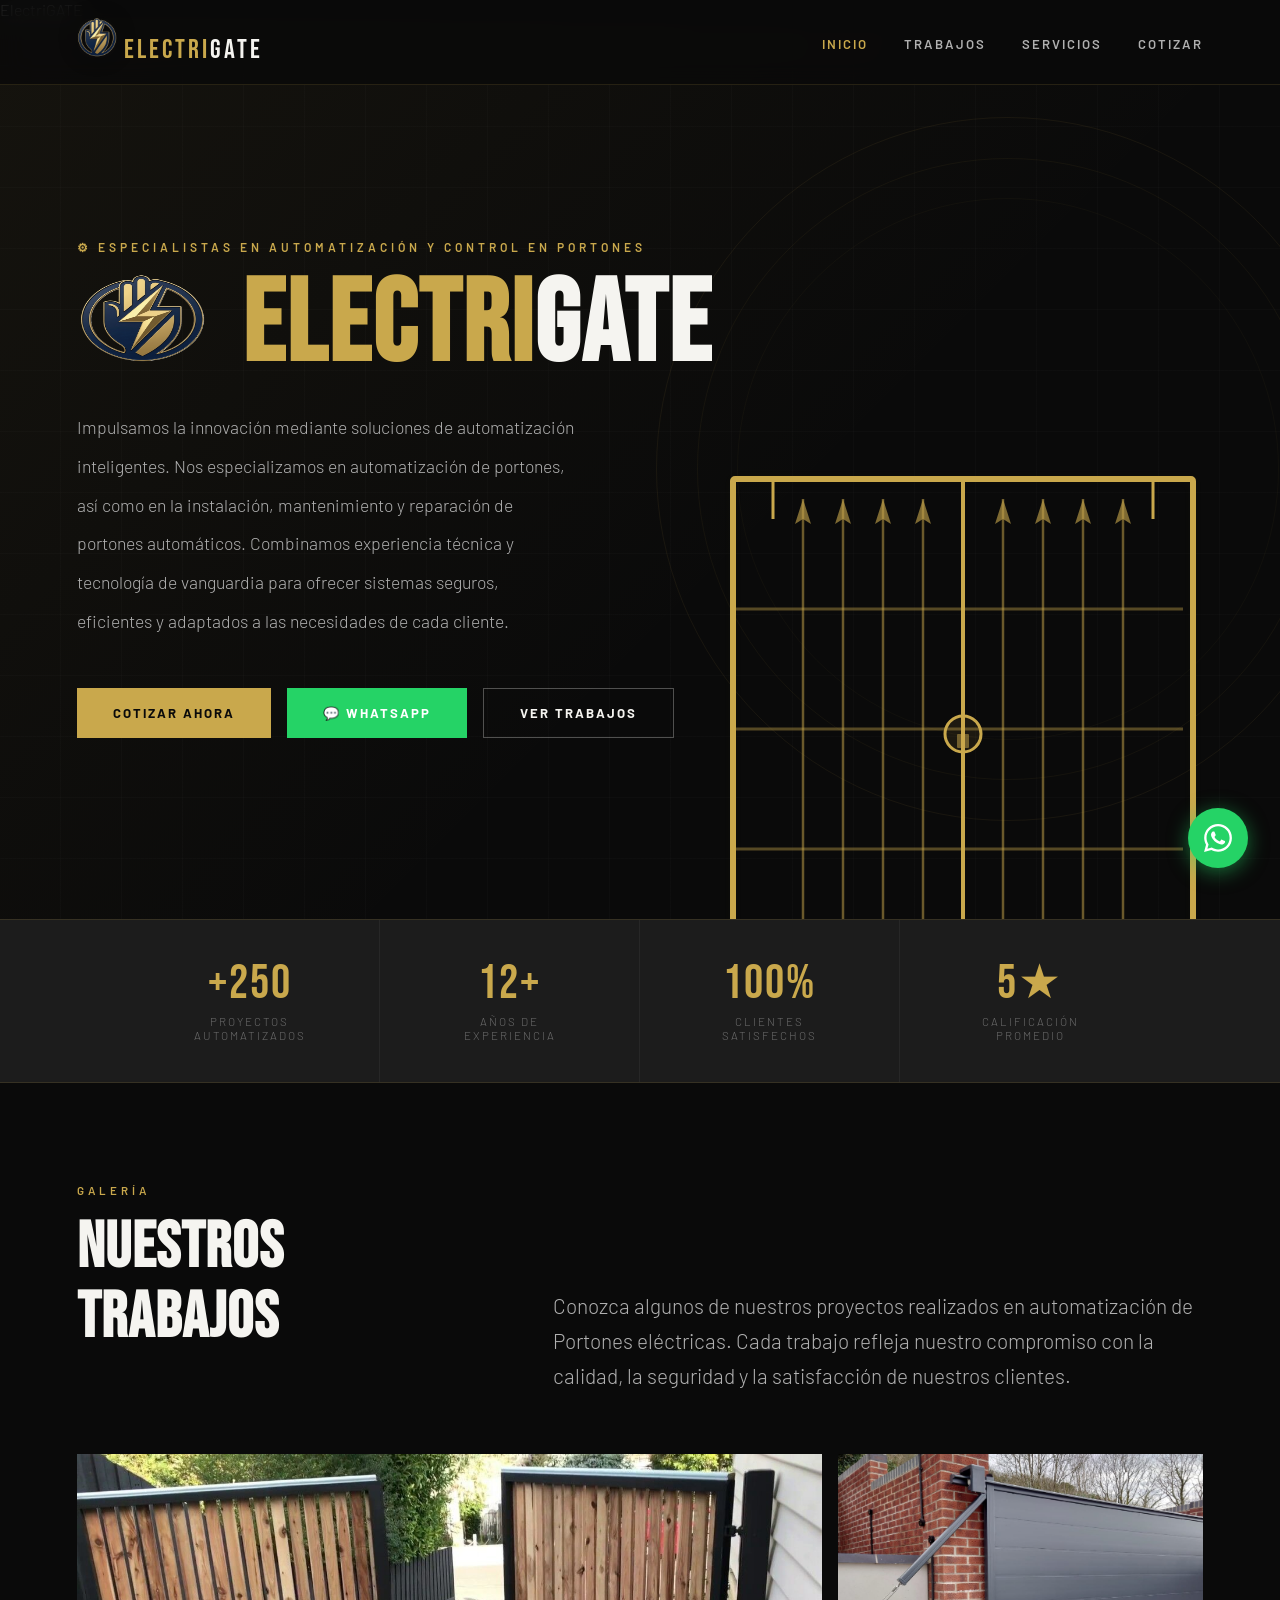
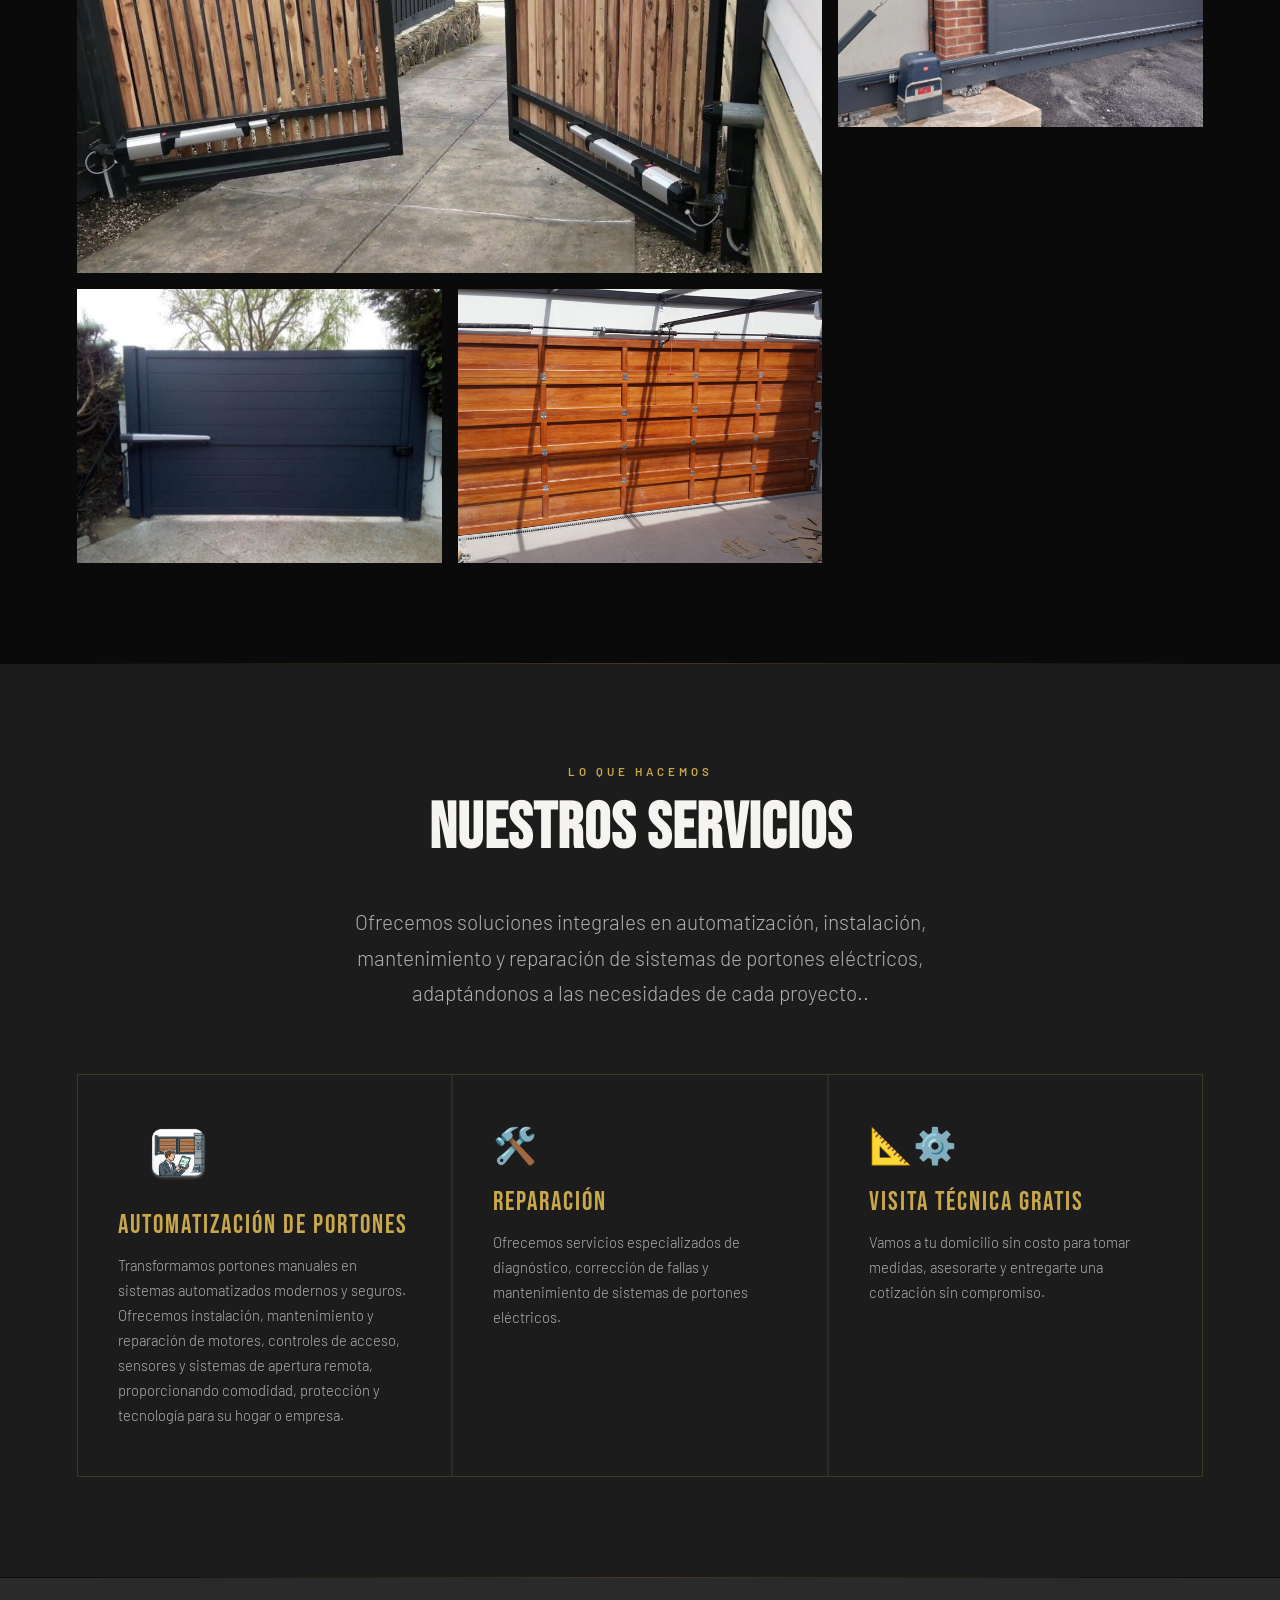
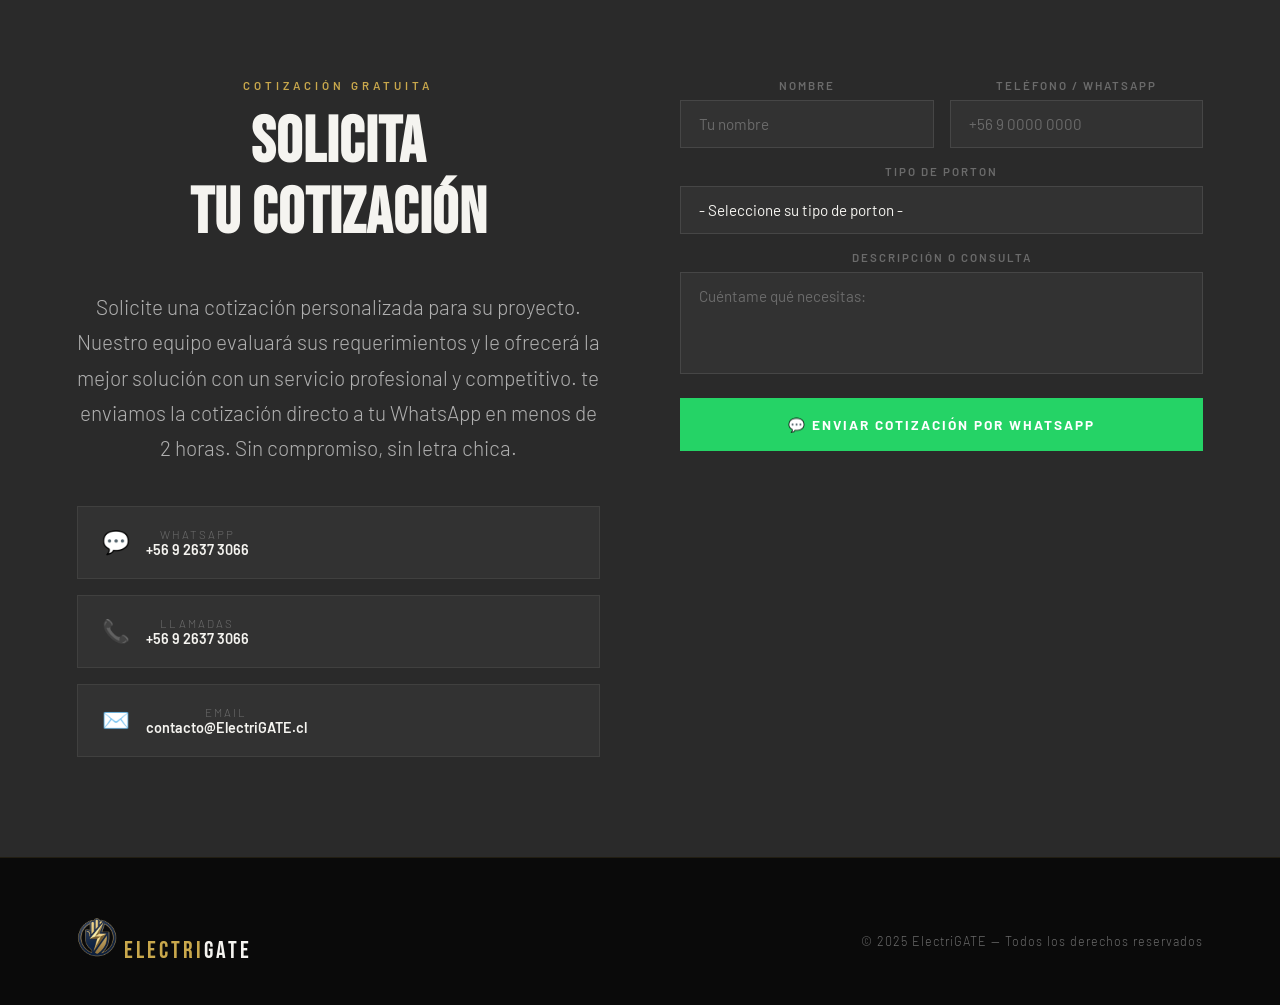
==== commit 83b431ae: "respons movil1" ====
--- a/index.html
+++ b/index.html
@@ -3,6 +3,7 @@
 <head>
   <meta charset="UTF-8" />
   <meta name="ElectriGATE" content="Especialistas en automatización y control en portones" />
+  <meta name="viewport" content=""width=device-width, initial-scale="1.0"
   <title>ElectriGATE</title>
   <link href="https://fonts.googleapis.com/css2?family=Bebas+Neue&family=Barlow:ital,wght@0,300;0,400;0,600;0,700;1,300&display=swap" rel="stylesheet" />
   <link rel="stylesheet" href="css/styles.css" />
--- a/css/styles.css
+++ b/css/styles.css
@@ -36,6 +36,7 @@
   border-bottom: 1px solid rgba(201,168,76,0.15);
   transition: background 0.3s;
 }
+
 
 .nav-logo {
   font-family: 'Bebas Neue', sans-serif;
@@ -209,7 +210,11 @@
   border-color: var(--dorado);
   color: var(--dorado);
 }
-
+@media (max-width:800px) {
+   #inicio {
+flex-direction: column;
+   } 
+  }
 /* ── STATS ── */
 .stats-bar {
   background: var(--acero);
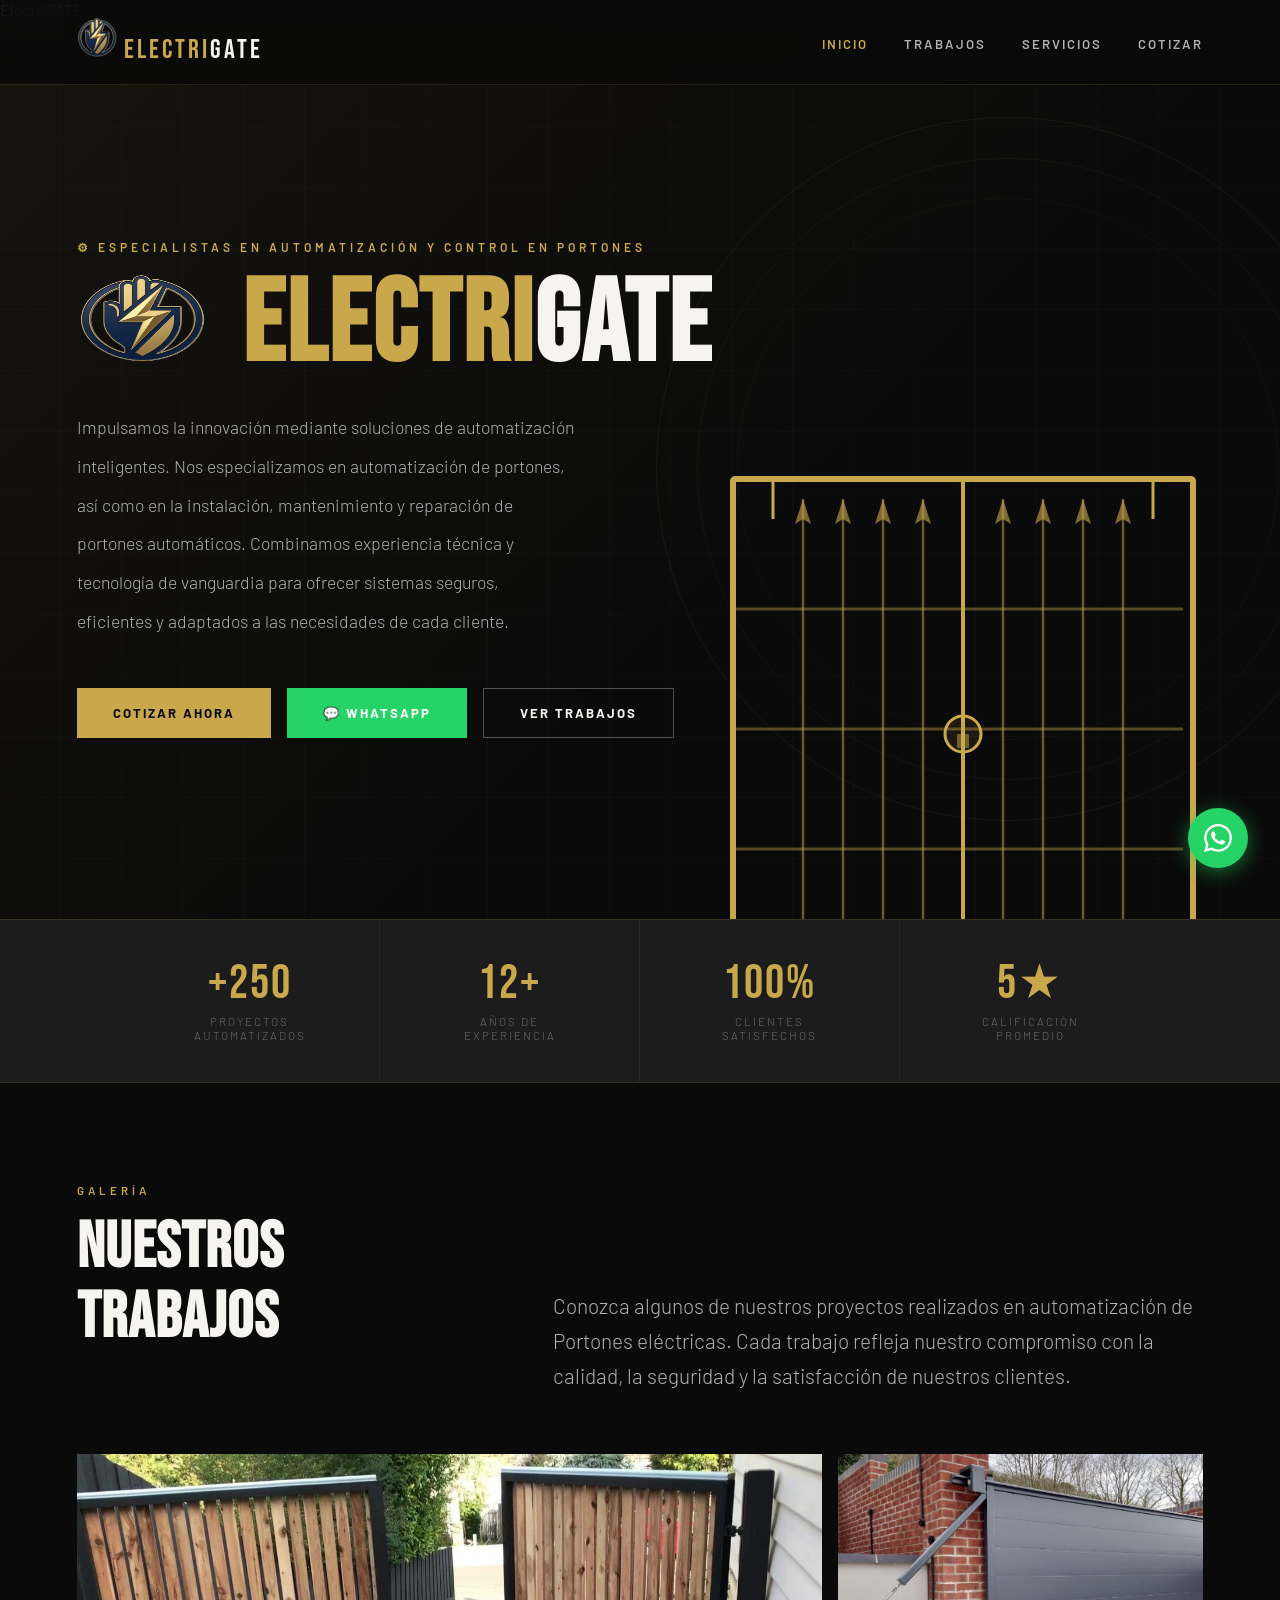
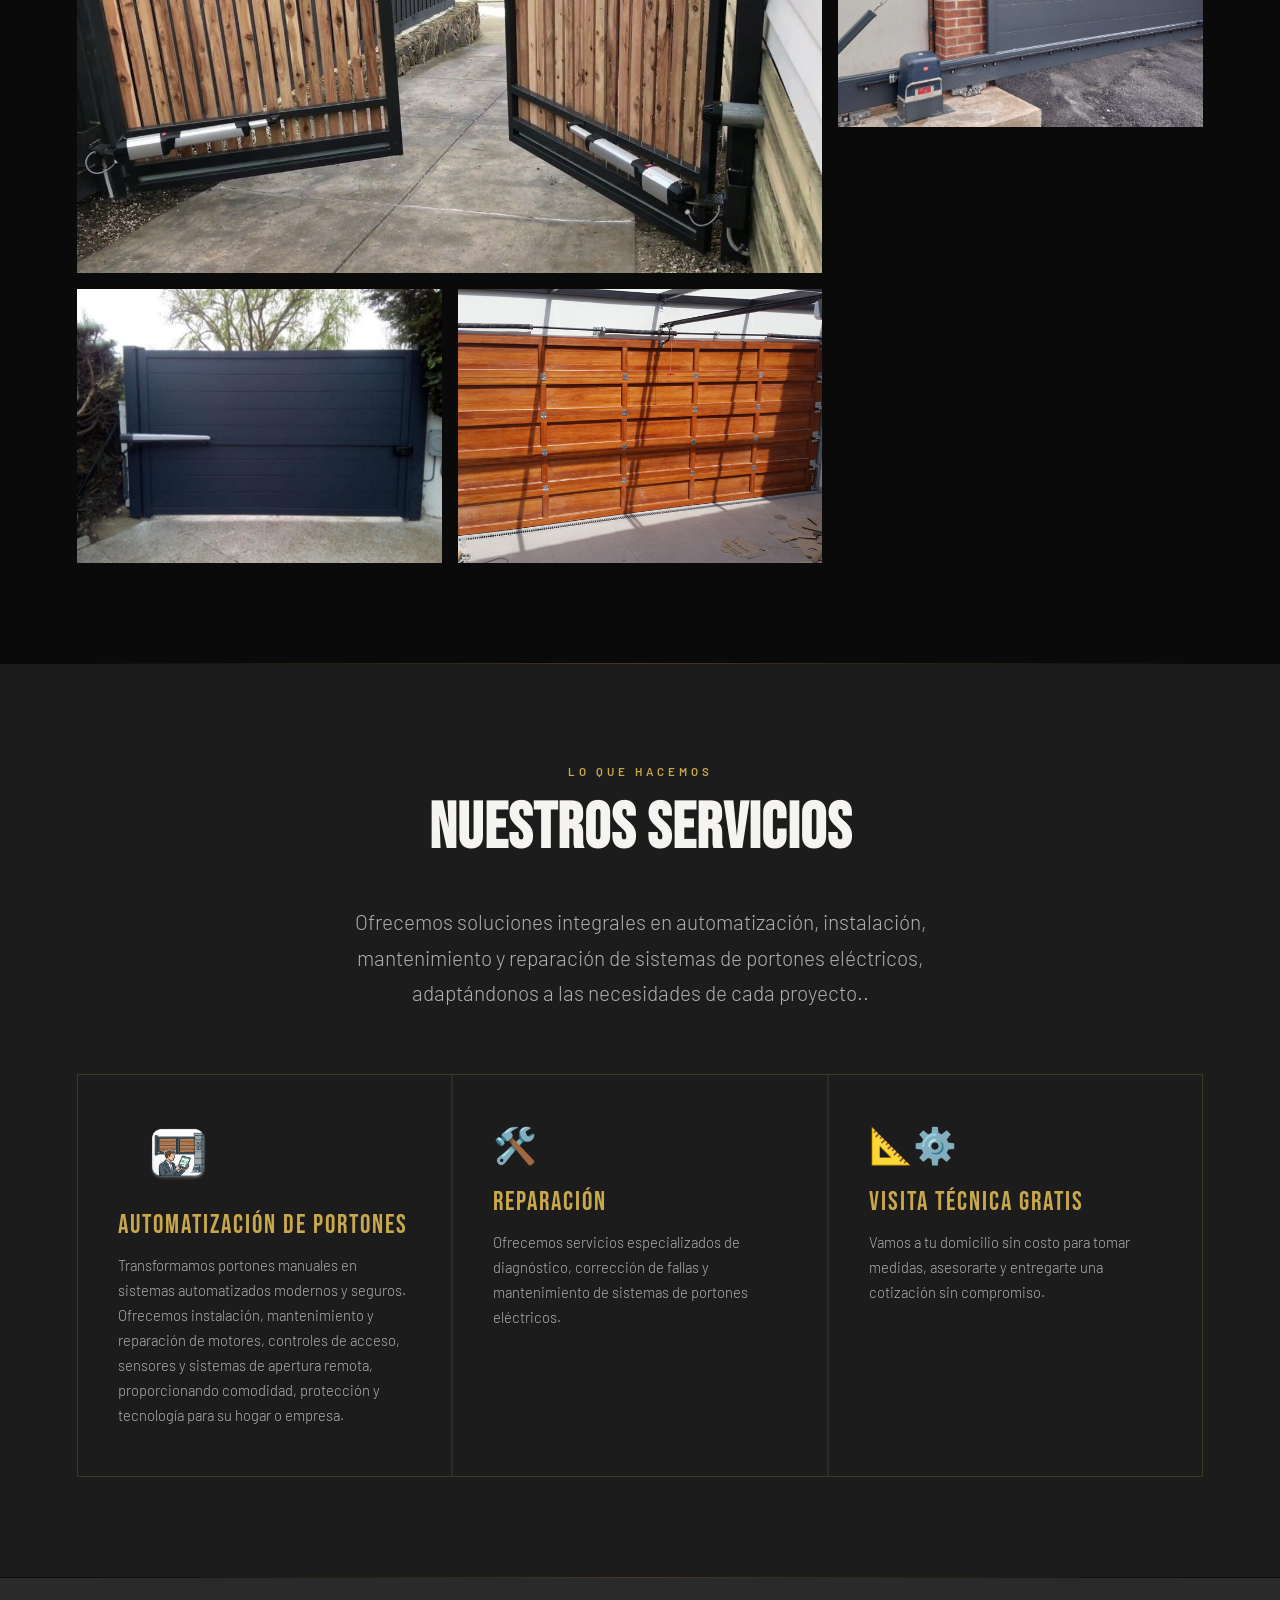
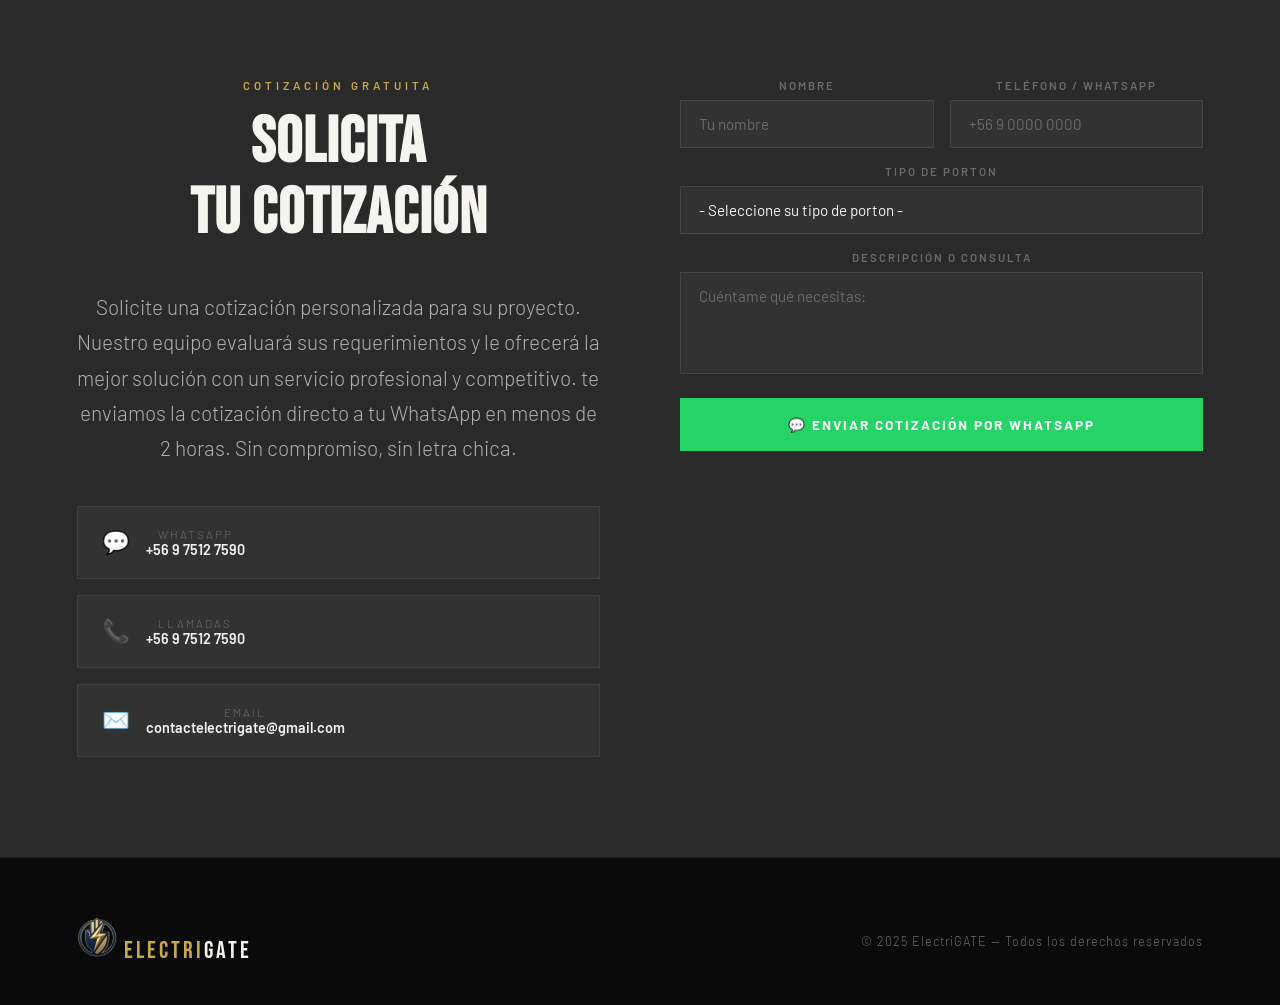
==== commit 74a6a913: "change number" ====
--- a/index.html
+++ b/index.html
@@ -40,7 +40,7 @@
     <div class="hero-ctas">
       <!-- cotizar Whatsapp, redirecciona a whatsapp  -->
       <a href="#cotizar" class="btn btn-primary">Cotizar ahora</a>
-      <a href="https://wa.me/56926373066?text=Hola,%20quiero%20cotizar,%20" target="_blank" class="btn btn-whatsapp">
+      <a href="https://wa.me/56975127590?text=Hola,%20quiero%20cotizar,%20" target="_blank" class="btn btn-whatsapp">
         💬 WhatsApp
       </a>
       <a href="#trabajos" class="btn btn-outline">Ver trabajos</a>
@@ -209,25 +209,25 @@
       </p>
 <!-- Cotizar-->
       <div class="contacto-directo" style="margin-top:40px;">
-        <a href="https://wa.me/56926373066?text=Hola%20ElectriGATE,%20quiero%20cotizar,%20" target="_blank" class="contacto-link">
+        <a href="https://wa.me/56975127590?text=Hola%20ElectriGATE,%20quiero%20cotizar,%20" target="_blank" class="contacto-link">
           <span class="c-icon">💬</span>
           <div>
             <span class="c-label">WhatsApp</span>
-            <span class="c-val">+56 9 2637 3066</span>
+            <span class="c-val">+56 9 7512 7590</span>
           </div>
         </a>
-        <a href="tel:+56926373066" class="contacto-link">
+        <a href="tel:+56975127590" class="contacto-link">
           <span class="c-icon">📞</span>
           <div>
             <span class="c-label">Llamadas</span>
-            <span class="c-val">+56 9 2637 3066</span>
+            <span class="c-val">+56 9 7512 7590</span>
           </div>
         </a>
         <a href="mailto:contacto@ElectriGATE.cl" class="contacto-link">
           <span class="c-icon">✉️</span>
           <div>
             <span class="c-label">Email</span>
-            <span class="c-val">contacto@ElectriGATE.cl</span>
+            <span class="c-val">contactelectrigate@gmail.com</span>
           </div>
         </a>
       </div>
@@ -277,7 +277,7 @@
 </footer>
 
 <!-- BOTÓN FLOTANTE WHATSAPP -->
-<a href="https://wa.me/56926373066?text=Hola%20ElectriGATE,%20quiero%20cotizar,%20" target="_blank" class="wa-float" title="Chateá por WhatsApp">
+<a href="https://wa.me/56975127590?text=Hola%20ElectriGATE,%20quiero%20cotizar,%20" target="_blank" class="wa-float" title="Chateá por WhatsApp">
   <svg xmlns="http://www.w3.org/2000/svg" width="28" height="28" viewBox="0 0 24 24" fill="white">
     <path d="M.057 24l1.687-6.163c-1.041-1.804-1.588-3.849-1.587-5.946.003-6.556 5.338-11.891 11.893-11.891 3.181.001 6.167 1.24 8.413 3.488 2.245 2.248 3.481 5.236 3.48 8.414-.003 6.557-5.338 11.892-11.893 11.892-1.99-.001-3.951-.5-5.688-1.448l-6.305 1.654zm6.597-3.807c1.676.995 3.276 1.591 5.392 1.592 5.448 0 9.886-4.434 9.889-9.885.002-5.462-4.415-9.89-9.881-9.892-5.452 0-9.887 4.434-9.889 9.884-.001 2.225.651 3.891 1.746 5.634l-.999 3.648 3.742-.981zm11.387-5.464c-.074-.124-.272-.198-.57-.347-.297-.149-1.758-.868-2.031-.967-.272-.099-.47-.149-.669.149-.198.297-.768.967-.941 1.165-.173.198-.347.223-.644.074-.297-.149-1.255-.462-2.39-1.475-.883-.788-1.48-1.761-1.653-2.059-.173-.297-.018-.458.13-.606.134-.133.297-.347.446-.521.151-.172.2-.296.3-.495.099-.198.05-.372-.025-.521-.075-.148-.669-1.611-.916-2.206-.242-.579-.487-.501-.669-.51l-.57-.01c-.198 0-.52.074-.792.372s-1.04 1.016-1.04 2.479 1.065 2.876 1.213 3.074c.149.198 2.095 3.2 5.076 4.487.709.306 1.263.489 1.694.626.712.226 1.36.194 1.872.118.571-.085 1.758-.719 2.006-1.413.248-.695.248-1.29.173-1.414z"/>
   </svg>
--- a/css/styles.css
+++ b/css/styles.css
@@ -210,11 +210,23 @@
   border-color: var(--dorado);
   color: var(--dorado);
 }
-@media (max-width:800px) {
+
+@media (max-width:620px) {
    #inicio {
-flex-direction: column;
+    min-height: auto;
+    padding: 100px 6vw 50px;
    } 
+
+   .hero-content{
+    max-width: 100%;
+   }
+
+   .hero-desc{
+    font-size:1rem;
+    line-height: 1.7;
+   }
   }
+
 /* ── STATS ── */
 .stats-bar {
   background: var(--acero);
@@ -310,8 +322,8 @@
 }
 
 .gallery-img {
-  width: 100%;
-  height: 100%;
+  max-width: 100%;
+  height: auto;
   object-fit: cover;
   display:block;
 }
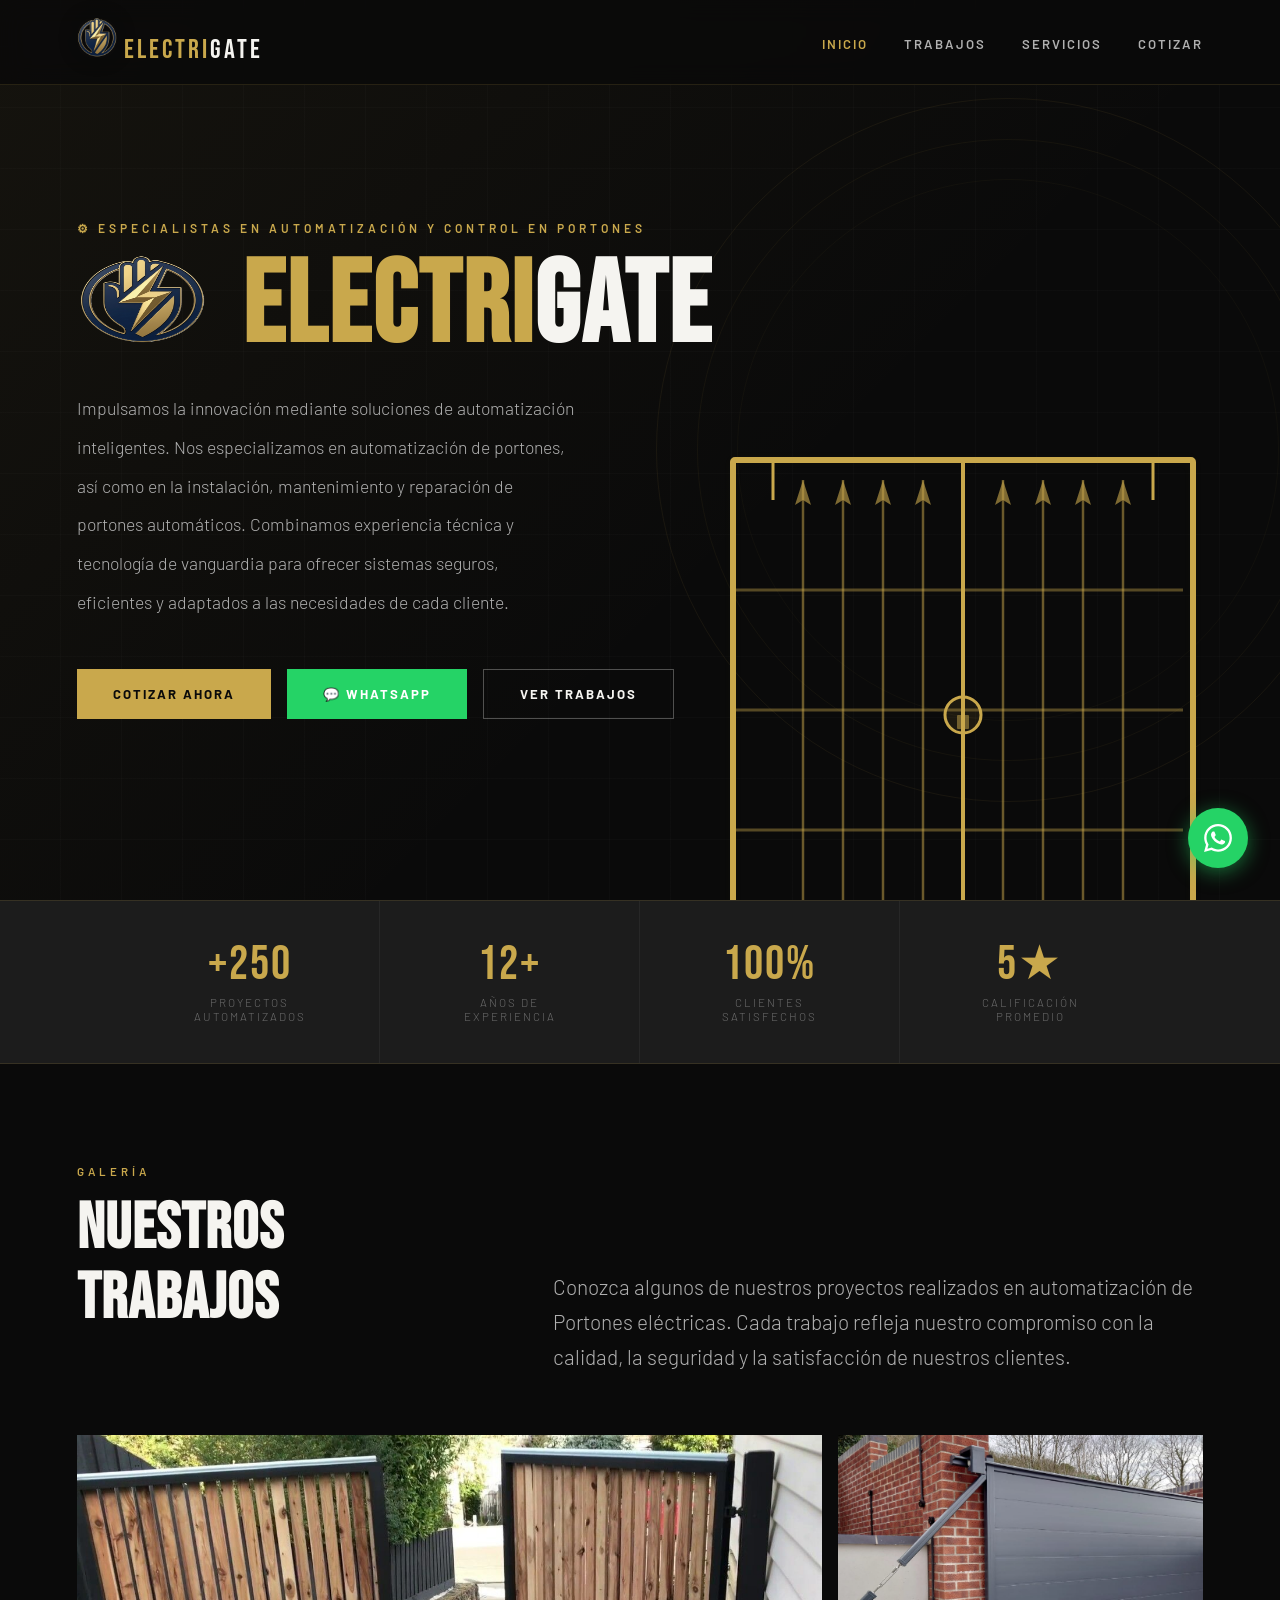
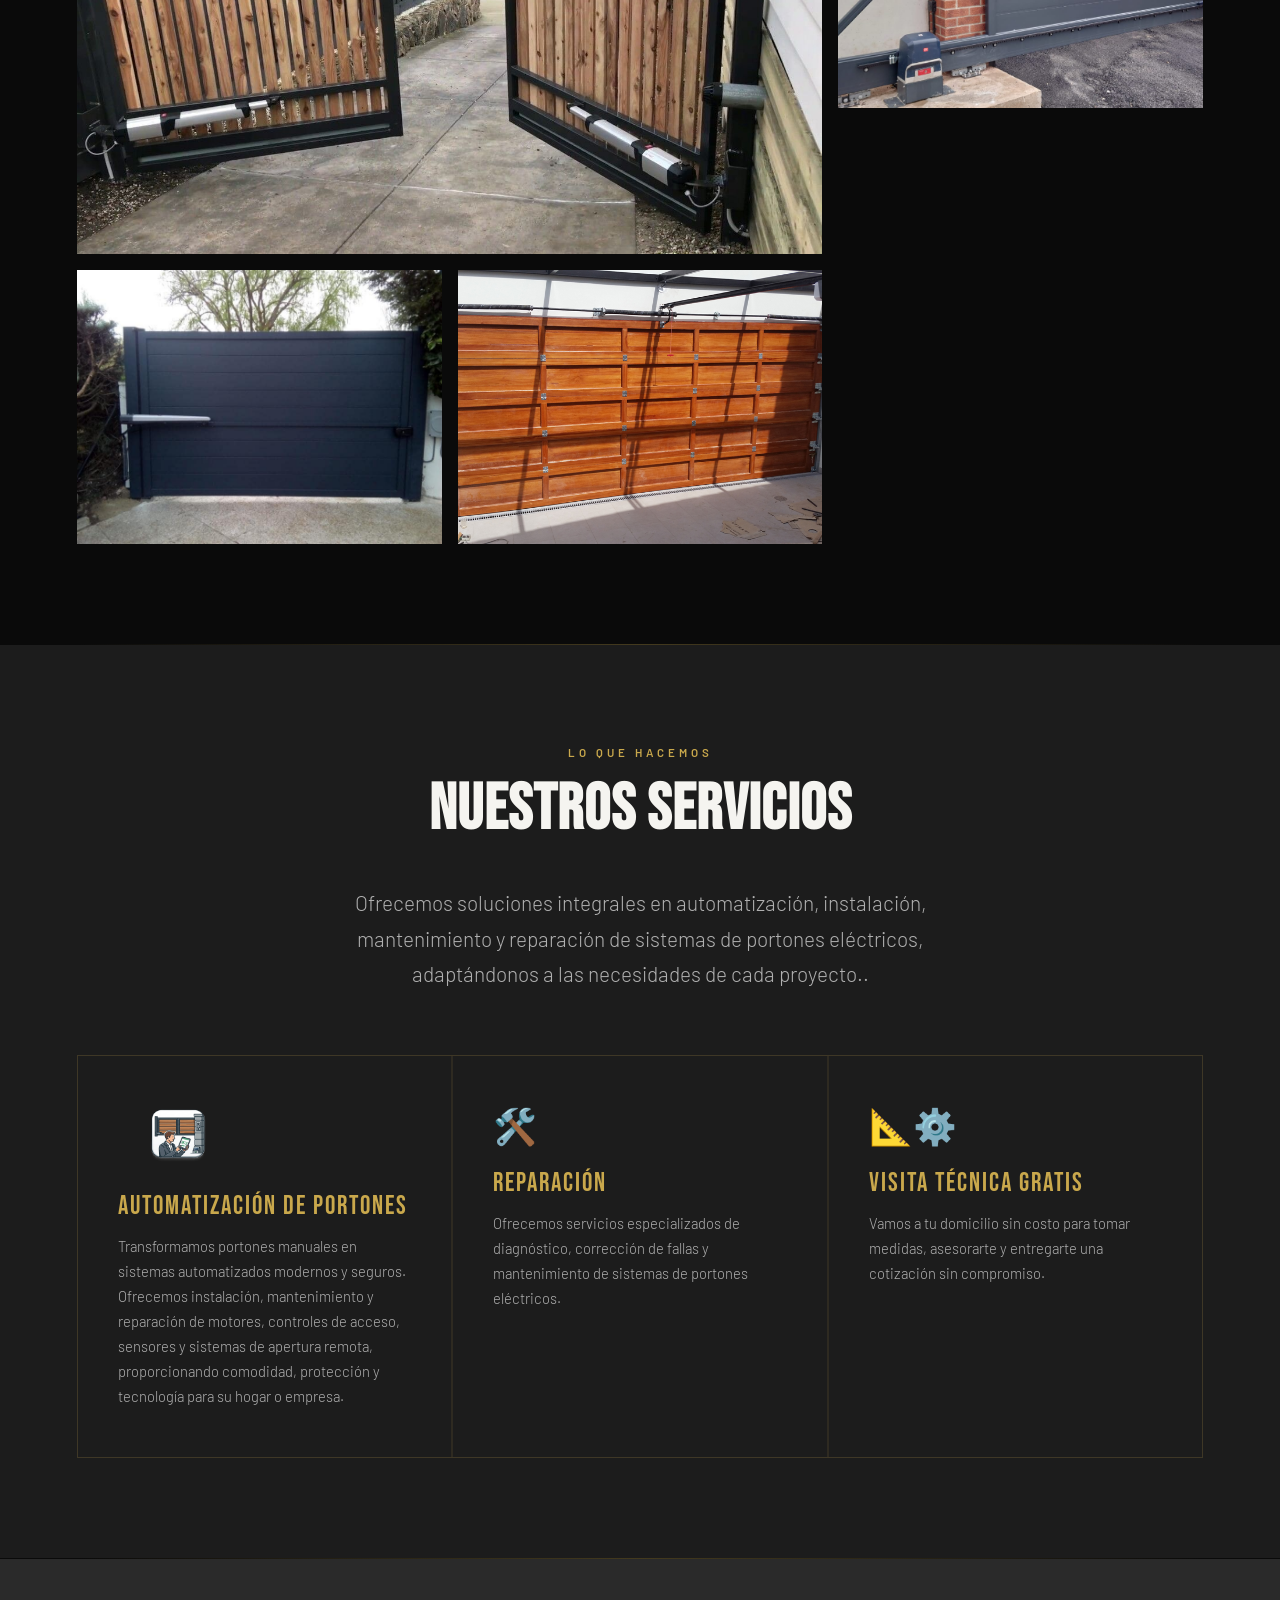
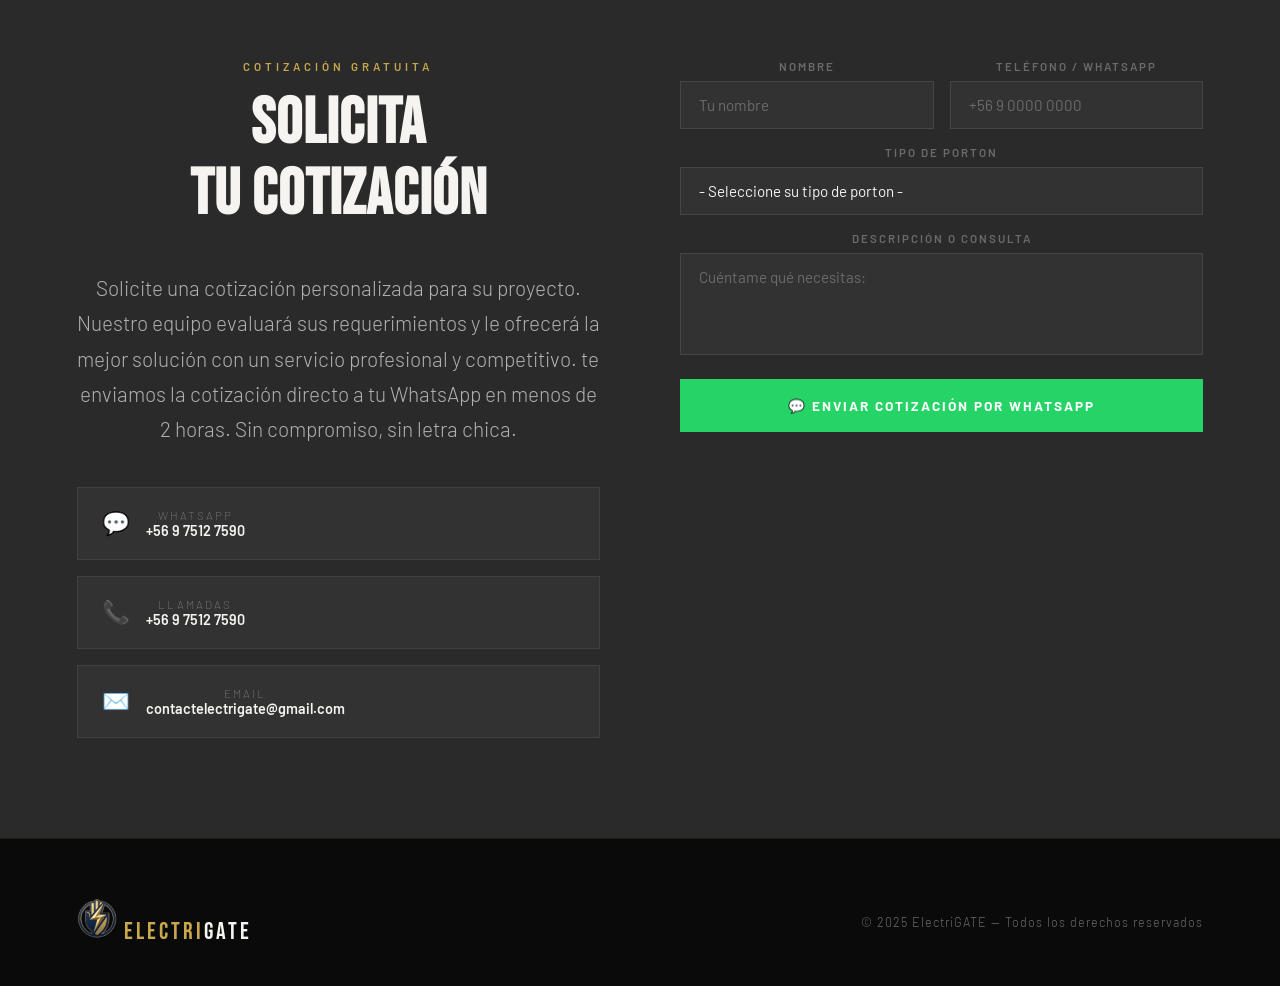
==== commit 4738a788: "responso movil" ====
--- a/index.html
+++ b/index.html
@@ -2,8 +2,8 @@
 <html lang="es">
 <head>
   <meta charset="UTF-8" />
-  <meta name="ElectriGATE" content="Especialistas en automatización y control en portones" />
-  <meta name="viewport" content=""width=device-width, initial-scale="1.0"
+  <meta name="description" content="Automatización, instalación y reparación de portones eléctricos en Chile. Cotización gratuita vía WhatsApp.">
+  <meta name="viewport" content="width=device-width, initial-scale=1.0">
   <title>ElectriGATE</title>
   <link href="https://fonts.googleapis.com/css2?family=Bebas+Neue&family=Barlow:ital,wght@0,300;0,400;0,600;0,700;1,300&display=swap" rel="stylesheet" />
   <link rel="stylesheet" href="css/styles.css" />
--- a/css/styles.css
+++ b/css/styles.css
@@ -148,7 +148,6 @@
   font-style: normal;
   display: block;
 }
-
 .hero-desc {
   font-size: 1.1rem;
   line-height: 2.2;
@@ -159,6 +158,24 @@
   animation: fadeUp 0.8s 0.6s forwards;
 }
 
+@media (max-width:620px) {
+ .hero-title img {
+  width:70px;
+  height:auto;
+  margin-right:10px;
+ } 
+
+ .hero-desc {
+  font-size:1rem;
+  line-height:1.6;
+ }
+ 
+ .nav-links {
+  display:none;
+ }
+
+}
+
 .hero-ctas {
   display: flex;
   gap: 16px;
@@ -210,22 +227,6 @@
   border-color: var(--dorado);
   color: var(--dorado);
 }
-
-@media (max-width:620px) {
-   #inicio {
-    min-height: auto;
-    padding: 100px 6vw 50px;
-   } 
-
-   .hero-content{
-    max-width: 100%;
-   }
-
-   .hero-desc{
-    font-size:1rem;
-    line-height: 1.7;
-   }
-  }
 
 /* ── STATS ── */
 .stats-bar {
@@ -743,4 +744,10 @@
   .stats-bar { flex-wrap: wrap; }
   .stat-item { min-width: 50%; border-right: none; border-bottom: 1px solid rgba(255,255,255,0.05); }
   footer { flex-direction: column; text-align: center; }
-}
+   #inicio { min-height: auto; padding: 100px 6vw 50px; } 
+   .hero-content{ max-width: 100%; }
+   .hero-desc{ font-size:1rem; line-height: 1.7;  }
+   .stat-item { min-width: 100%;  }
+   section { padding: 60px 6vw;  }
+   .btn { width:100%; justify-content:center;  }
+}
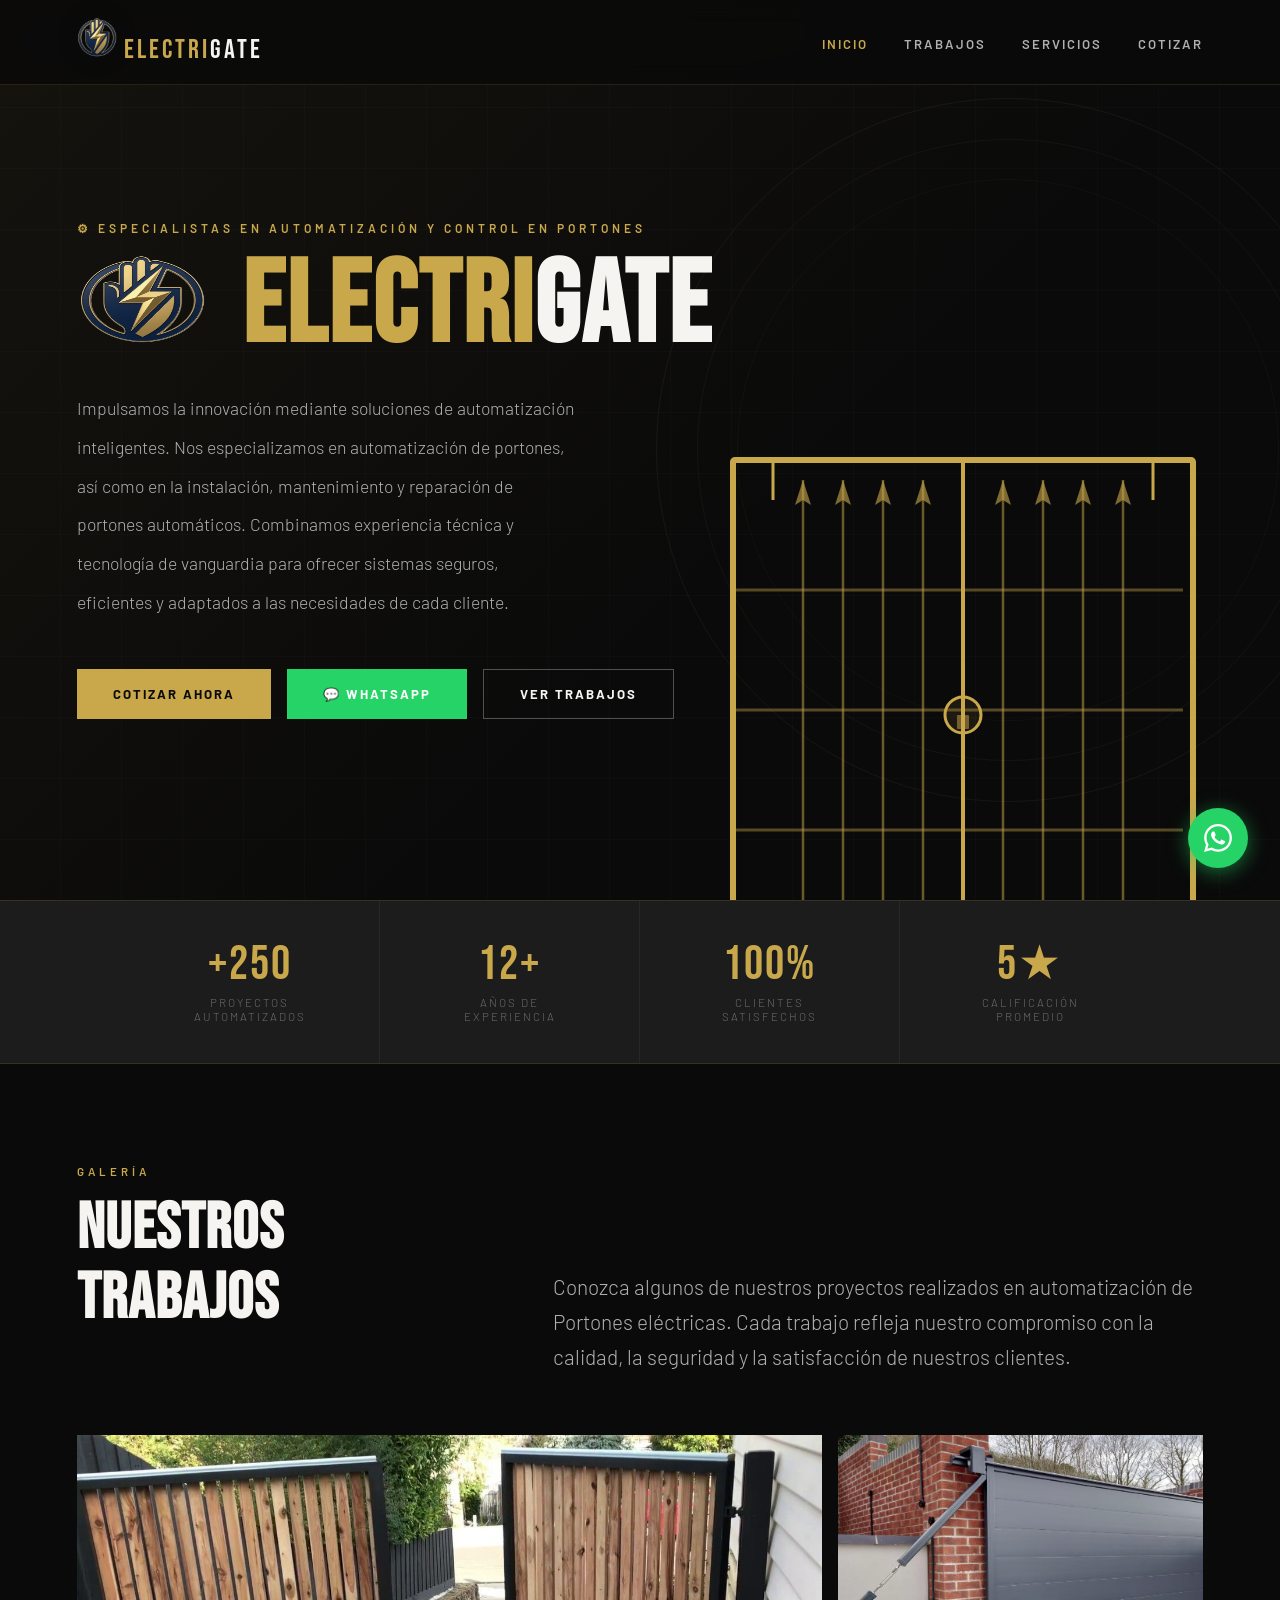
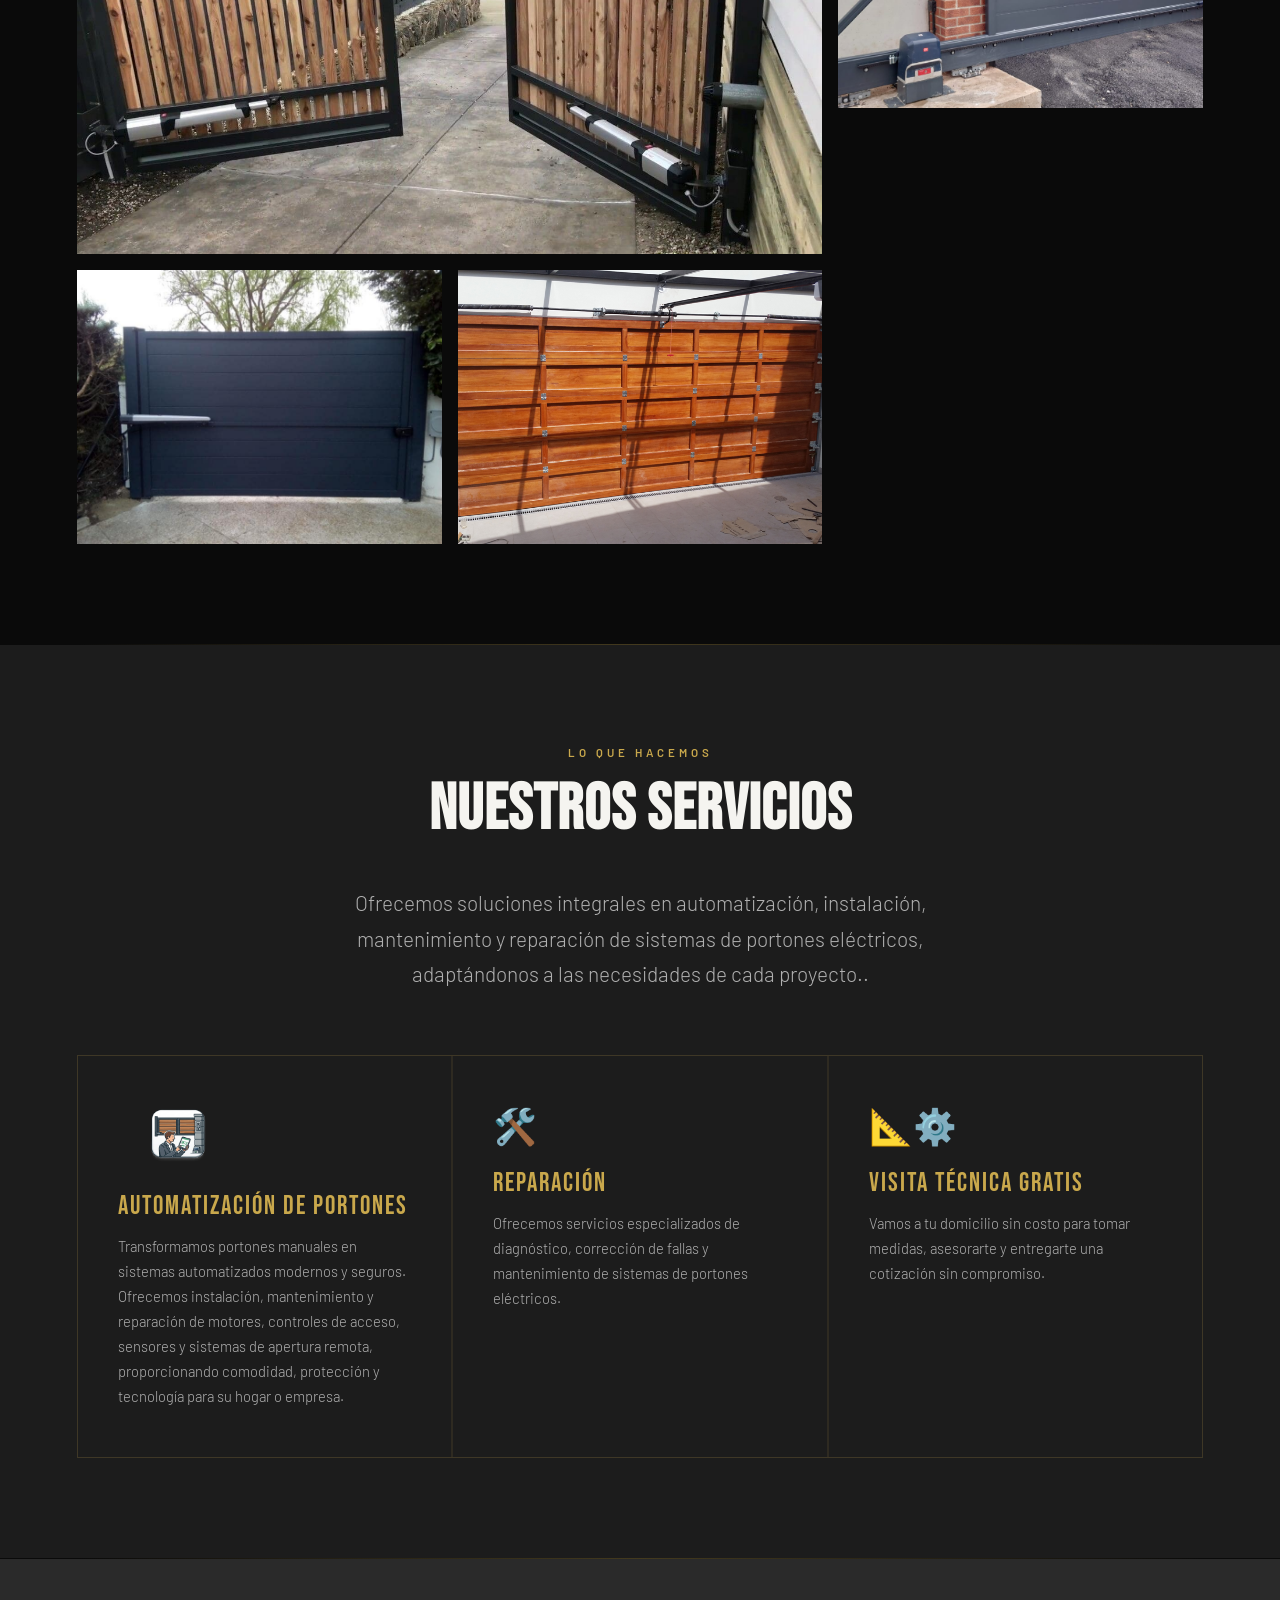
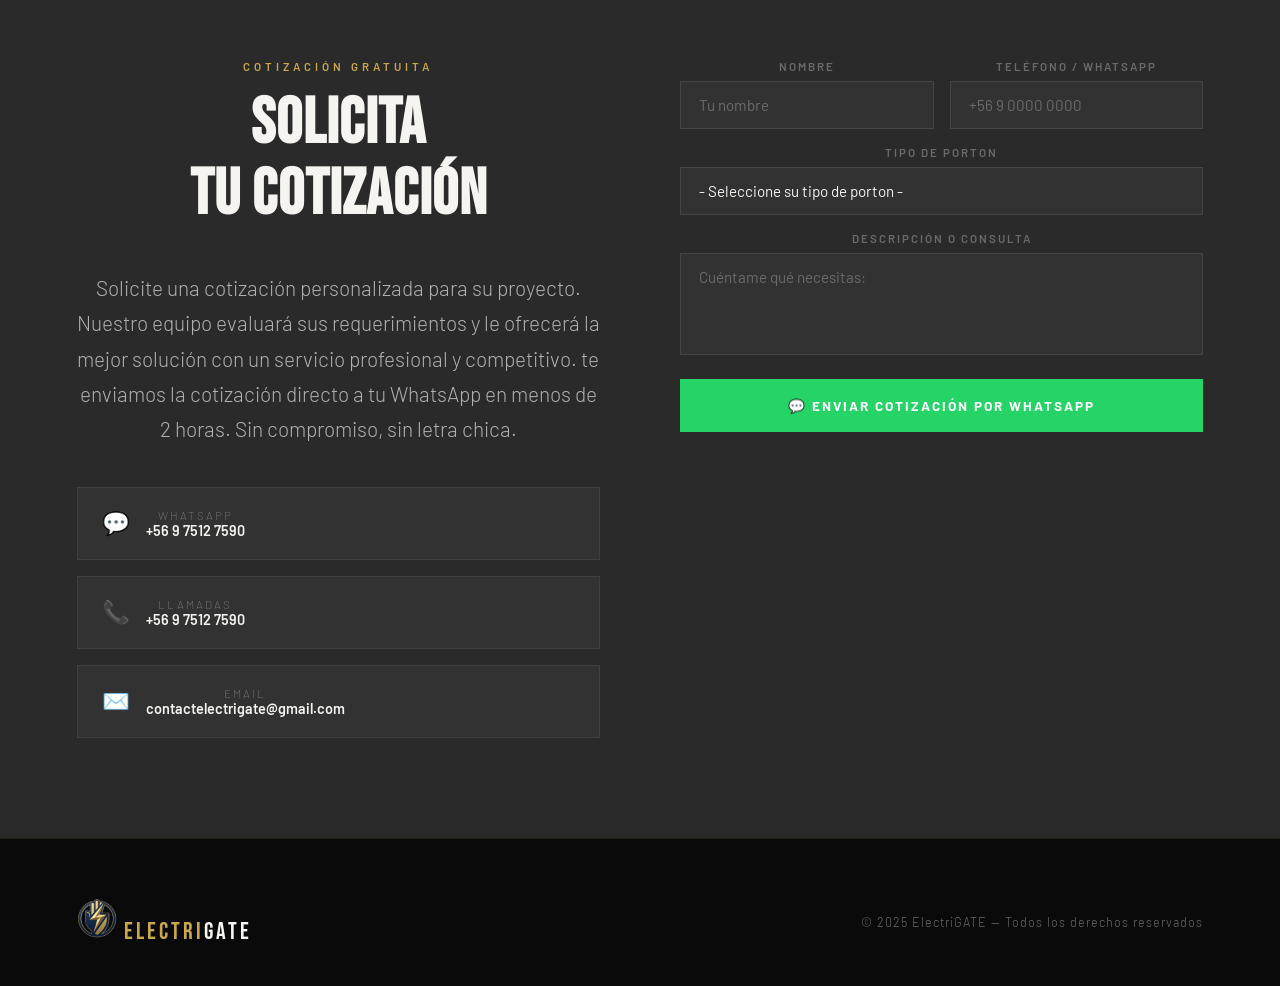
==== commit 758bfbf6: "logoinicio" ====
--- a/index.html
+++ b/index.html
@@ -13,8 +13,8 @@
 
 <!-- Navegador -->
 <nav>
-  <div class="nav-logo"><img src="galeria/Logo ElectriGATE.png" alt="ElectriGATE" width="40" height="40" style="border-radius: 15px; box-shadow: 0 0 20px rgba(0,0,0,0.2);">
-    Electri<span>GATE</span></div>
+  <a href="#inicio" class="nav-logo"><img class="nav-logo-img" src="galeria/Logo ElectriGATE.png" alt="ElectriGATE">
+    Electri<span>GATE</span></a>
   <ul class="nav-links">
     <li><a href="#inicio">Inicio</a></li>
     <li><a href="#trabajos">Trabajos</a></li>
@@ -30,7 +30,7 @@
 
   <div class="hero-content">
     <p class="hero-eyebrow">⚙ Especialistas en automatización y control en portones</p>
-    <h1 class="hero-title"><img src="galeria/Logo ElectriGATE.png" alt="ElectriGATE" width="130" height="90" style="vertical-align: middle; margin-right: 15px;">
+    <h1 class="hero-title"><img class="hero-logo-img" src="galeria/Logo ElectriGATE.png" alt="ElectriGATE">
       <span style="color: #c9a84c;">Electri</span>GATE
     </h1>
     <p class="hero-desc">
--- a/css/styles.css
+++ b/css/styles.css
@@ -42,6 +42,8 @@
   font-family: 'Bebas Neue', sans-serif;
   font-size: 1.7rem;
   letter-spacing: 3px;
+  gap: 10px;
+  text-decoration: none;
   color: var(--dorado);
 }
 .nav-logo span { color: var(--blanco); }
@@ -61,6 +63,13 @@
   transition: color 0.25s;
 }
 .nav-links a:hover { color: var(--dorado); }
+
+.nav-logo-img {
+  width:40px;
+  height:40px;
+  border-radius: 15px;
+  box-shadow: 0 0 20px rgba(0,0,0,0.2);
+}
 
 /* ── HERO ── */
 #inicio {
@@ -148,6 +157,14 @@
   font-style: normal;
   display: block;
 }
+
+.hero-logo-img {
+   width:130px;
+  height:90px;
+  vertical-align: middle;
+  margin-right: 15px;
+}
+
 .hero-desc {
   font-size: 1.1rem;
   line-height: 2.2;
@@ -156,24 +173,6 @@
   margin-bottom: 48px;
   opacity: 0;
   animation: fadeUp 0.8s 0.6s forwards;
-}
-
-@media (max-width:620px) {
- .hero-title img {
-  width:70px;
-  height:auto;
-  margin-right:10px;
- } 
-
- .hero-desc {
-  font-size:1rem;
-  line-height:1.6;
- }
- 
- .nav-links {
-  display:none;
- }
-
 }
 
 .hero-ctas {
@@ -750,4 +749,5 @@
    .stat-item { min-width: 100%;  }
    section { padding: 60px 6vw;  }
    .btn { width:100%; justify-content:center;  }
+   .hero-logo-img { width:70px; height:auto; margin-right:10px; }
 }
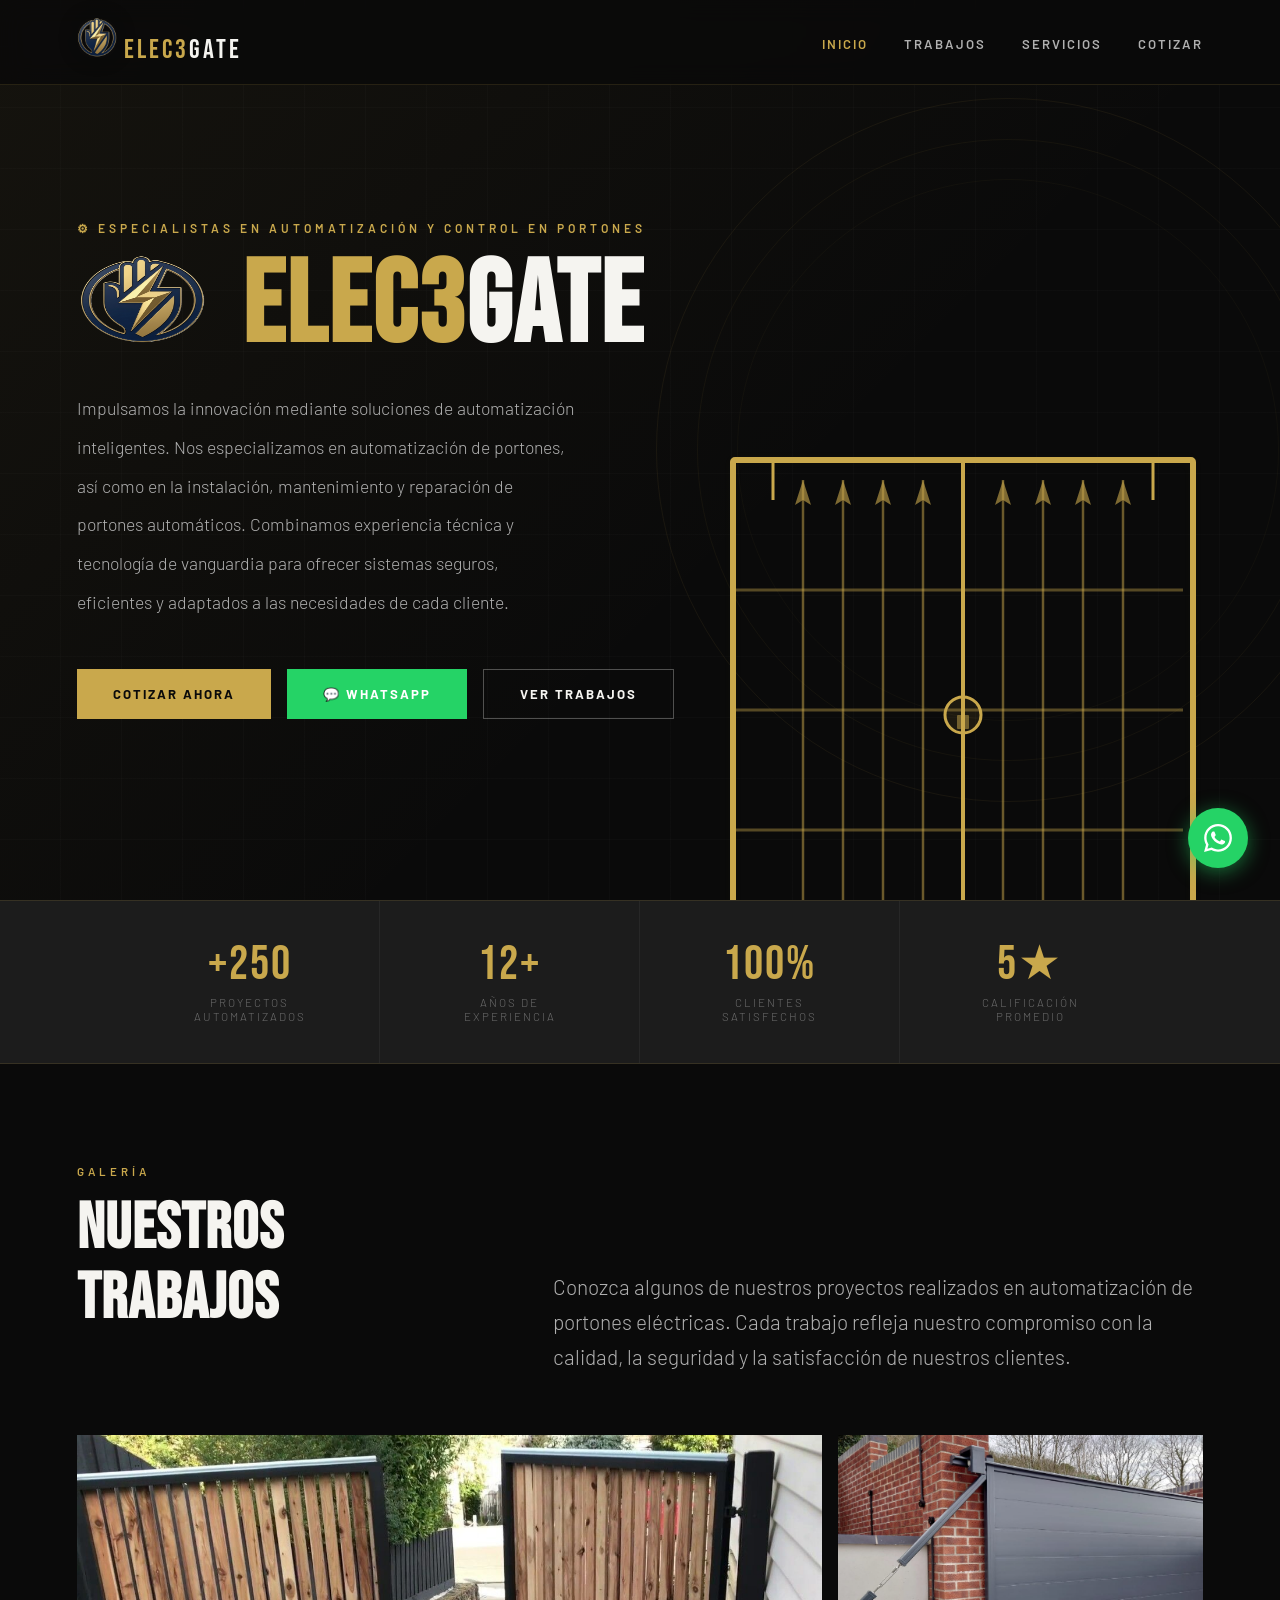
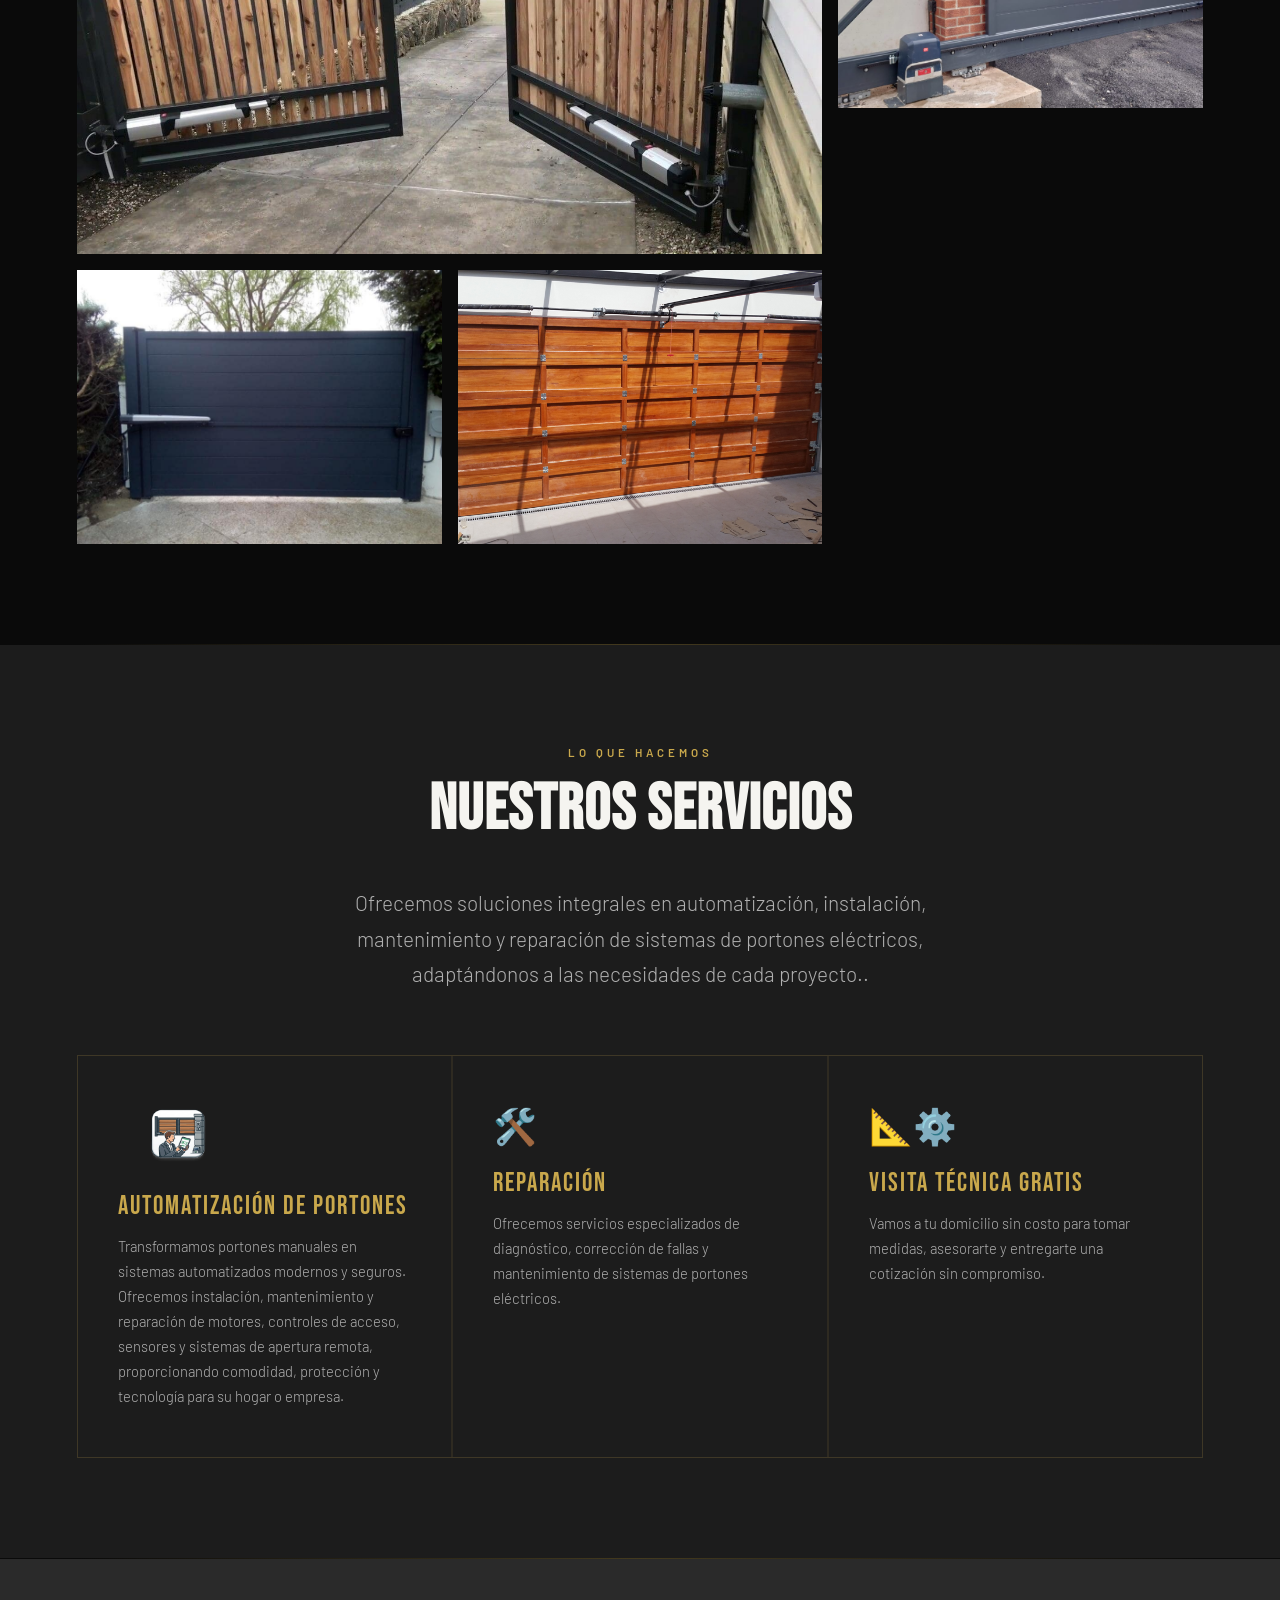
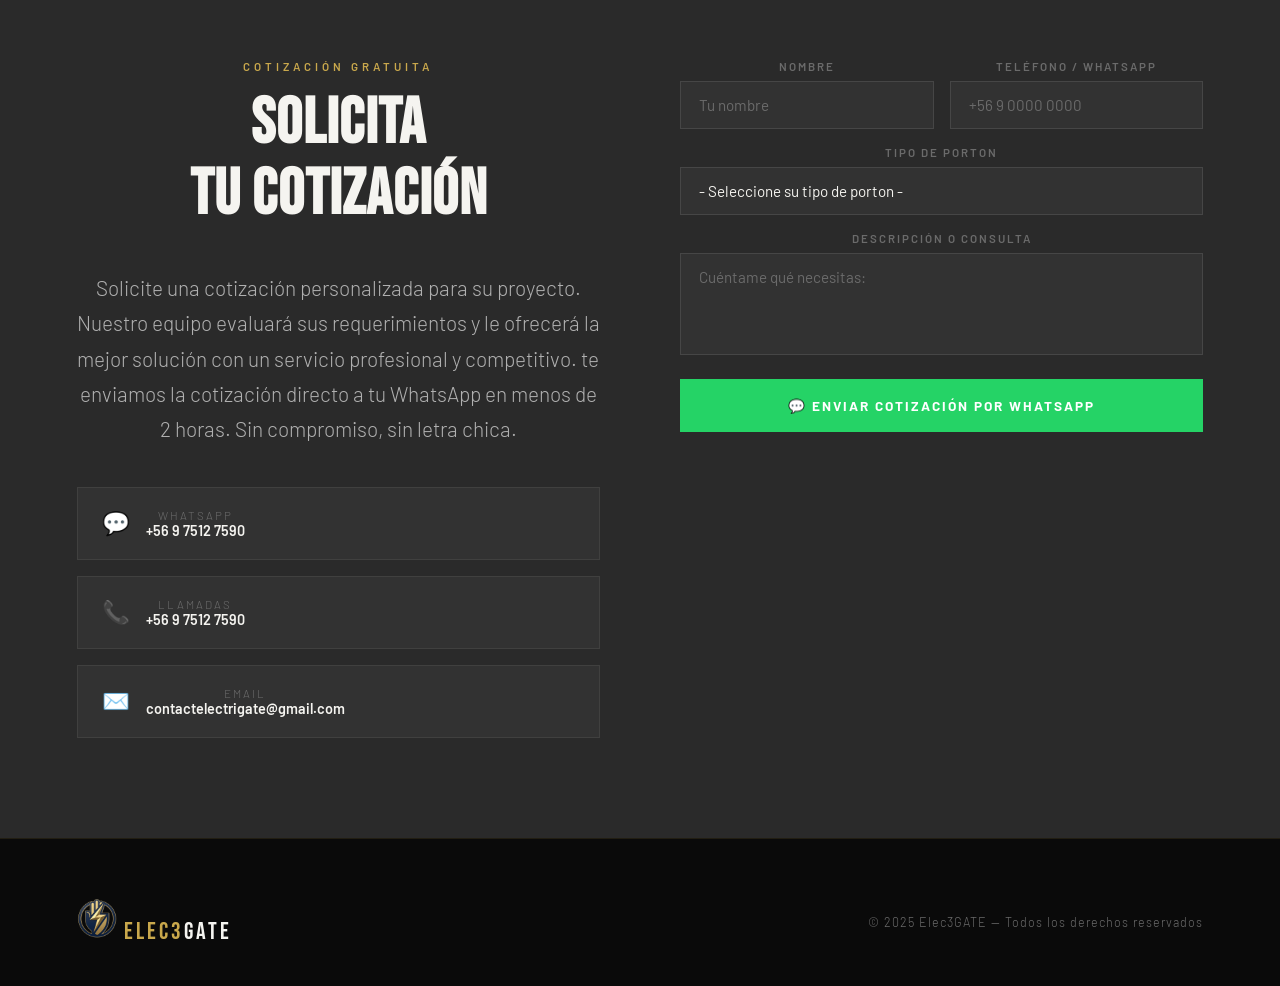
==== commit 33d5b212: "changeName" ====
--- a/index.html
+++ b/index.html
@@ -2,9 +2,9 @@
 <html lang="es">
 <head>
   <meta charset="UTF-8" />
-  <meta name="description" content="Automatización, instalación y reparación de portones eléctricos en Chile. Cotización gratuita vía WhatsApp.">
+  <meta name="description" content="Automatización, instalación y reparación de portones eléctricos en Antofagasta, Chile. Cotización gratuita vía WhatsApp.">
   <meta name="viewport" content="width=device-width, initial-scale=1.0">
-  <title>ElectriGATE</title>
+  <title>Elec3GATE</title>
   <link href="https://fonts.googleapis.com/css2?family=Bebas+Neue&family=Barlow:ital,wght@0,300;0,400;0,600;0,700;1,300&display=swap" rel="stylesheet" />
   <link rel="stylesheet" href="css/styles.css" />
   <link rel="icon" href="galeria/Logo ElectriGATE.png" type="image/x-icon">
@@ -14,7 +14,7 @@
 <!-- Navegador -->
 <nav>
   <a href="#inicio" class="nav-logo"><img class="nav-logo-img" src="galeria/Logo ElectriGATE.png" alt="ElectriGATE">
-    Electri<span>GATE</span></a>
+    Elec3<span>GATE</span></a>
   <ul class="nav-links">
     <li><a href="#inicio">Inicio</a></li>
     <li><a href="#trabajos">Trabajos</a></li>
@@ -31,7 +31,7 @@
   <div class="hero-content">
     <p class="hero-eyebrow">⚙ Especialistas en automatización y control en portones</p>
     <h1 class="hero-title"><img class="hero-logo-img" src="galeria/Logo ElectriGATE.png" alt="ElectriGATE">
-      <span style="color: #c9a84c;">Electri</span>GATE
+      <span style="color: #c9a84c;">Elec3</span>GATE
     </h1>
     <p class="hero-desc">
       Impulsamos la innovación mediante soluciones de automatización inteligentes. Nos especializamos en automatización de portones, así como en la instalación, mantenimiento y reparación de portones automáticos.
@@ -122,7 +122,7 @@
       <p class="section-tag">Galería</p>
       <h2 class="section-title">Nuestros<br>Trabajos</h2>
     </div>
-    <p class="section-sub">Conozca algunos de nuestros proyectos realizados en automatización de Portones eléctricas.
+    <p class="section-sub">Conozca algunos de nuestros proyectos realizados en automatización de portones eléctricas.
        Cada trabajo refleja nuestro compromiso con la calidad, la seguridad y la satisfacción de nuestros clientes.
 </p>
   </div>
@@ -209,7 +209,7 @@
       </p>
 <!-- Cotizar-->
       <div class="contacto-directo" style="margin-top:40px;">
-        <a href="https://wa.me/56975127590?text=Hola%20ElectriGATE,%20quiero%20cotizar,%20" target="_blank" class="contacto-link">
+        <a href="https://wa.me/56975127590?text=Hola%20Elec3GATE,%20quiero%20cotizar,%20" target="_blank" class="contacto-link">
           <span class="c-icon">💬</span>
           <div>
             <span class="c-label">WhatsApp</span>
@@ -223,7 +223,7 @@
             <span class="c-val">+56 9 7512 7590</span>
           </div>
         </a>
-        <a href="mailto:contacto@ElectriGATE.cl" class="contacto-link">
+        <a href="mailto:contactelectrigate@gmail.com" class="contacto-link">
           <span class="c-icon">✉️</span>
           <div>
             <span class="c-label">Email</span>
@@ -272,12 +272,12 @@
 
 <!-- FOOTER -->
 <footer>
-  <div class="footer-logo"><img src="galeria/Logo ElectriGATE.png" alt="Logo ElectriGATE" width="40" height="40"> Electri<span style="color:#f5f4f0;">GATE</span></div>
-  <p class="footer-copy">© 2025 ElectriGATE — Todos los derechos reservados</p>
+  <div class="footer-logo"><img src="galeria/Logo ElectriGATE.png" alt="Logo ElectriGATE" width="40" height="40"> Elec3<span style="color:#f5f4f0;">GATE</span></div>
+  <p class="footer-copy">© 2025 Elec3GATE — Todos los derechos reservados</p>
 </footer>
 
 <!-- BOTÓN FLOTANTE WHATSAPP -->
-<a href="https://wa.me/56975127590?text=Hola%20ElectriGATE,%20quiero%20cotizar,%20" target="_blank" class="wa-float" title="Chateá por WhatsApp">
+<a href="https://wa.me/56975127590?text=Hola%20Elec3GATE,%20quiero%20cotizar,%20" target="_blank" class="wa-float" title="Chateá por WhatsApp">
   <svg xmlns="http://www.w3.org/2000/svg" width="28" height="28" viewBox="0 0 24 24" fill="white">
     <path d="M.057 24l1.687-6.163c-1.041-1.804-1.588-3.849-1.587-5.946.003-6.556 5.338-11.891 11.893-11.891 3.181.001 6.167 1.24 8.413 3.488 2.245 2.248 3.481 5.236 3.48 8.414-.003 6.557-5.338 11.892-11.893 11.892-1.99-.001-3.951-.5-5.688-1.448l-6.305 1.654zm6.597-3.807c1.676.995 3.276 1.591 5.392 1.592 5.448 0 9.886-4.434 9.889-9.885.002-5.462-4.415-9.89-9.881-9.892-5.452 0-9.887 4.434-9.889 9.884-.001 2.225.651 3.891 1.746 5.634l-.999 3.648 3.742-.981zm11.387-5.464c-.074-.124-.272-.198-.57-.347-.297-.149-1.758-.868-2.031-.967-.272-.099-.47-.149-.669.149-.198.297-.768.967-.941 1.165-.173.198-.347.223-.644.074-.297-.149-1.255-.462-2.39-1.475-.883-.788-1.48-1.761-1.653-2.059-.173-.297-.018-.458.13-.606.134-.133.297-.347.446-.521.151-.172.2-.296.3-.495.099-.198.05-.372-.025-.521-.075-.148-.669-1.611-.916-2.206-.242-.579-.487-.501-.669-.51l-.57-.01c-.198 0-.52.074-.792.372s-1.04 1.016-1.04 2.479 1.065 2.876 1.213 3.074c.149.198 2.095 3.2 5.076 4.487.709.306 1.263.489 1.694.626.712.226 1.36.194 1.872.118.571-.085 1.758-.719 2.006-1.413.248-.695.248-1.29.173-1.414z"/>
   </svg>
